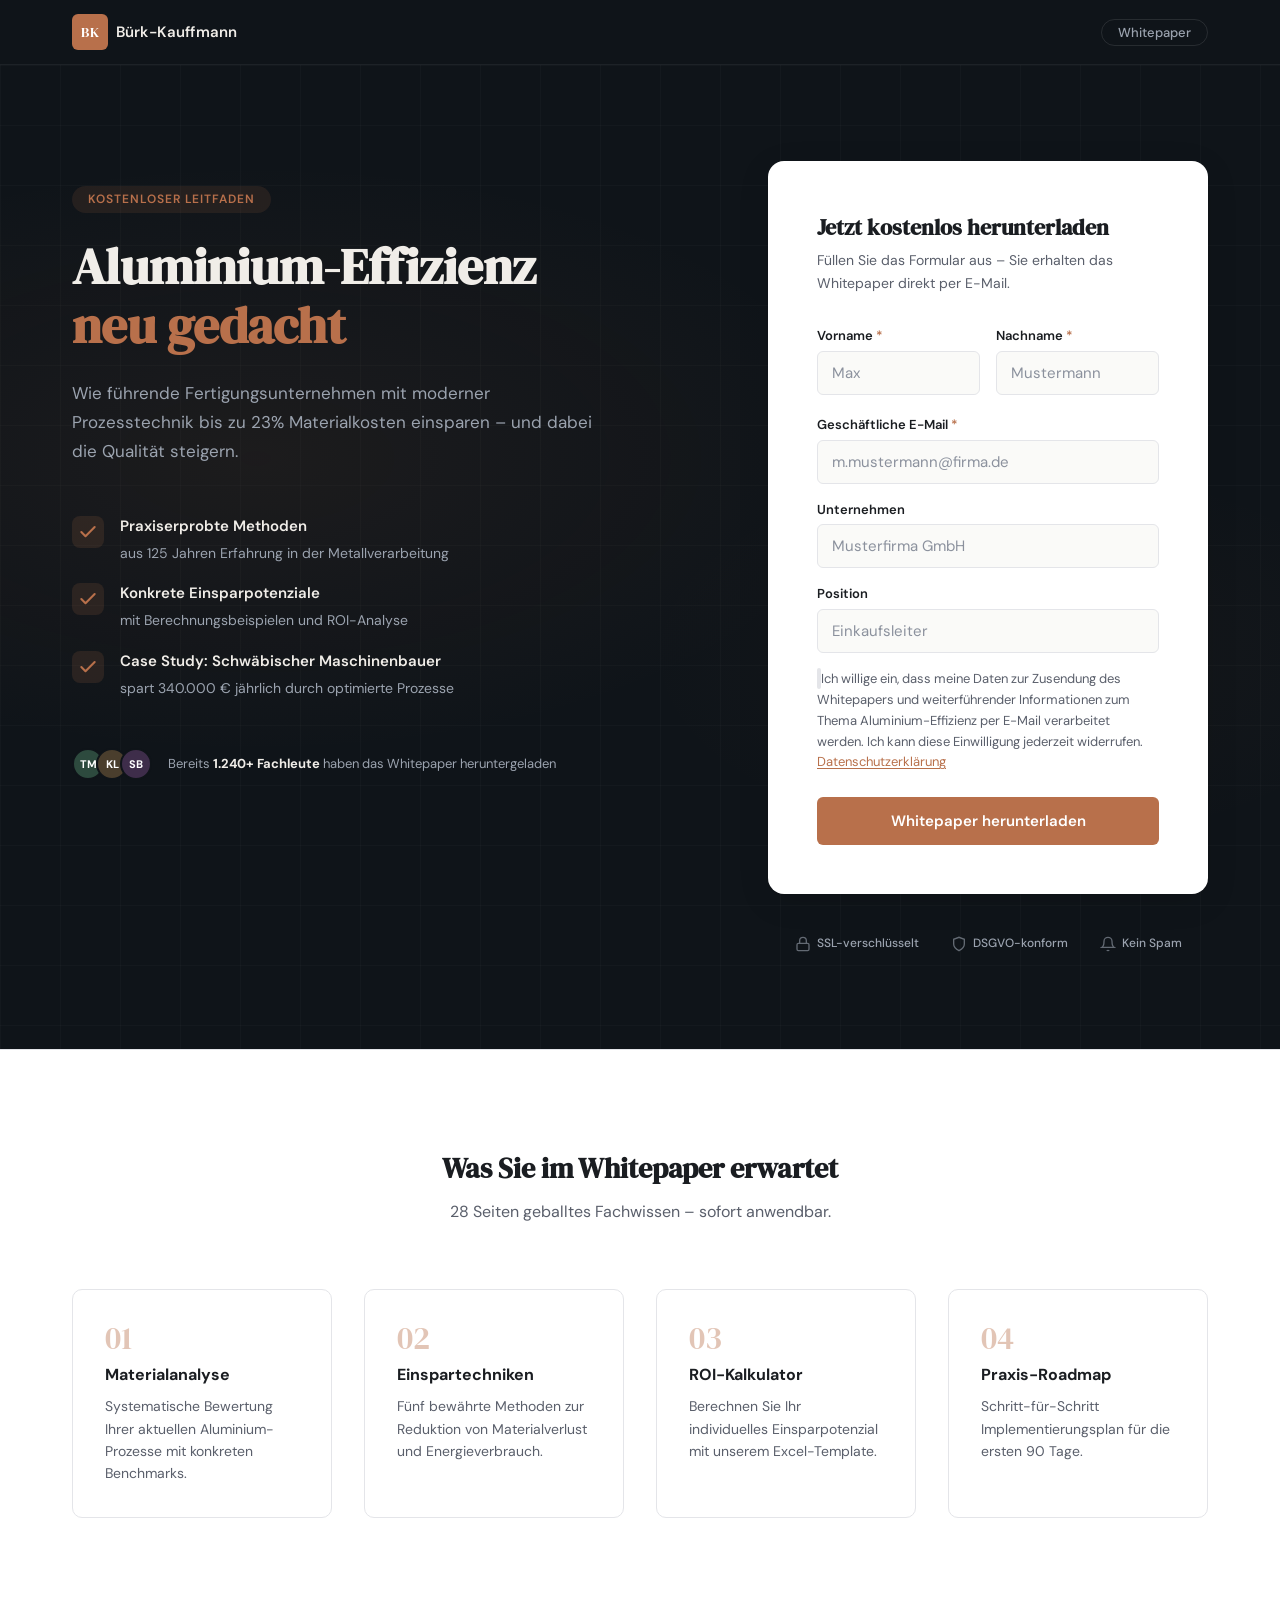
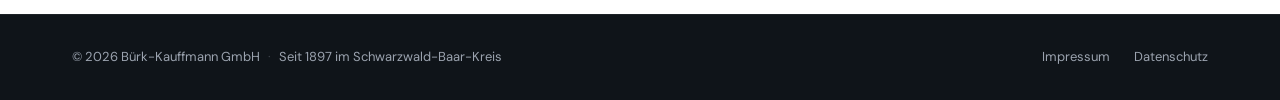
==== index.html @ 732329d1 "Initial release: B2B Whitepaper Landingpage mit Brevo-Integration Made-with: Cursor" ====
<!DOCTYPE html>
<html lang="de">
<head>
    <meta charset="UTF-8">
    <meta name="viewport" content="width=device-width, initial-scale=1.0">
    <meta name="description" content="Kostenloses Whitepaper: Aluminium-Effizienz in der modernen Fertigung. Jetzt herunterladen.">
    <meta name="robots" content="index, follow">
    <title>Whitepaper: Aluminium-Effizienz – Kostenlos herunterladen</title>

    <link rel="preconnect" href="https://fonts.googleapis.com">
    <link rel="preconnect" href="https://fonts.gstatic.com" crossorigin>
    <link href="https://fonts.googleapis.com/css2?family=DM+Sans:ital,opsz,wght@0,9..40,300;0,9..40,400;0,9..40,500;0,9..40,600;0,9..40,700;1,9..40,400&family=DM+Serif+Display&display=swap" rel="stylesheet">

    <link rel="stylesheet" href="css/landing.css">
</head>
<body>

    <header class="site-header">
        <div class="container header-inner">
            <div class="logo">
                <span class="logo-mark">BK</span>
                <span class="logo-text">Bürk-Kauffmann</span>
            </div>
            <nav class="header-nav">
                <span class="header-tag">Whitepaper</span>
            </nav>
        </div>
    </header>

    <main>
        <section class="hero">
            <div class="container hero-grid">

                <div class="hero-content">
                    <div class="hero-badge">Kostenloser Leitfaden</div>

                    <h1 class="hero-title">
                        Aluminium-Effizienz
                        <span class="title-accent">neu gedacht</span>
                    </h1>

                    <p class="hero-subtitle">
                        Wie führende Fertigungsunternehmen mit moderner Prozesstechnik
                        bis zu 23% Materialkosten einsparen – und dabei die Qualität steigern.
                    </p>

                    <div class="hero-benefits">
                        <div class="benefit-item">
                            <div class="benefit-icon">
                                <svg width="20" height="20" viewBox="0 0 24 24" fill="none" stroke="currentColor" stroke-width="2.5" stroke-linecap="round" stroke-linejoin="round"><polyline points="20 6 9 17 4 12"/></svg>
                            </div>
                            <div>
                                <strong>Praxiserprobte Methoden</strong>
                                <span>aus 125 Jahren Erfahrung in der Metallverarbeitung</span>
                            </div>
                        </div>
                        <div class="benefit-item">
                            <div class="benefit-icon">
                                <svg width="20" height="20" viewBox="0 0 24 24" fill="none" stroke="currentColor" stroke-width="2.5" stroke-linecap="round" stroke-linejoin="round"><polyline points="20 6 9 17 4 12"/></svg>
                            </div>
                            <div>
                                <strong>Konkrete Einsparpotenziale</strong>
                                <span>mit Berechnungsbeispielen und ROI-Analyse</span>
                            </div>
                        </div>
                        <div class="benefit-item">
                            <div class="benefit-icon">
                                <svg width="20" height="20" viewBox="0 0 24 24" fill="none" stroke="currentColor" stroke-width="2.5" stroke-linecap="round" stroke-linejoin="round"><polyline points="20 6 9 17 4 12"/></svg>
                            </div>
                            <div>
                                <strong>Case Study: Schwäbischer Maschinenbauer</strong>
                                <span>spart 340.000 € jährlich durch optimierte Prozesse</span>
                            </div>
                        </div>
                    </div>

                    <div class="social-proof">
                        <div class="proof-avatars">
                            <div class="avatar" style="background:#2D4A3E;">TM</div>
                            <div class="avatar" style="background:#4A3E2D;">KL</div>
                            <div class="avatar" style="background:#3E2D4A;">SB</div>
                        </div>
                        <p>Bereits <strong>1.240+ Fachleute</strong> haben das Whitepaper heruntergeladen</p>
                    </div>
                </div>

                <div class="hero-form-wrapper">
                    <div class="form-card" id="formCard">
                        <div class="form-header">
                            <h2>Jetzt kostenlos herunterladen</h2>
                            <p>Füllen Sie das Formular aus – Sie erhalten das Whitepaper direkt per E-Mail.</p>
                        </div>

                        <form id="leadForm" novalidate>
                            <div class="form-row">
                                <div class="form-group">
                                    <label for="firstName">Vorname <span class="required">*</span></label>
                                    <input type="text" id="firstName" name="first_name" required minlength="2" maxlength="100" autocomplete="given-name" placeholder="Max">
                                    <span class="field-error" id="firstNameError"></span>
                                </div>
                                <div class="form-group">
                                    <label for="lastName">Nachname <span class="required">*</span></label>
                                    <input type="text" id="lastName" name="last_name" required minlength="2" maxlength="100" autocomplete="family-name" placeholder="Mustermann">
                                    <span class="field-error" id="lastNameError"></span>
                                </div>
                            </div>

                            <div class="form-group">
                                <label for="email">Geschäftliche E-Mail <span class="required">*</span></label>
                                <input type="email" id="email" name="email" required autocomplete="email" placeholder="m.mustermann@firma.de">
                                <span class="field-error" id="emailError"></span>
                            </div>

                            <div class="form-group">
                                <label for="company">Unternehmen</label>
                                <input type="text" id="company" name="company" maxlength="200" autocomplete="organization" placeholder="Musterfirma GmbH">
                            </div>

                            <div class="form-group">
                                <label for="position">Position</label>
                                <input type="text" id="position" name="position" maxlength="200" autocomplete="organization-title" placeholder="Einkaufsleiter">
                            </div>

                            <!-- Honeypot -->
                            <div class="form-group" aria-hidden="true" style="position:absolute;left:-9999px;top:-9999px;height:0;overflow:hidden;opacity:0;">
                                <label for="website">Website</label>
                                <input type="text" id="website" name="website" tabindex="-1" autocomplete="off">
                            </div>

                            <div class="form-group consent-group">
                                <label class="checkbox-label">
                                    <input type="checkbox" id="gdprConsent" name="gdpr_consent" required>
                                    <span class="checkbox-custom"></span>
                                    <span class="consent-text" id="consentText">
                                        Ich willige ein, dass meine Daten zur Zusendung des Whitepapers
                                        und weiterführender Informationen zum Thema Aluminium-Effizienz
                                        per E-Mail verarbeitet werden. Ich kann diese Einwilligung jederzeit
                                        widerrufen. <a href="/datenschutz.html" target="_blank">Datenschutzerklärung</a>
                                    </span>
                                </label>
                                <span class="field-error" id="consentError"></span>
                            </div>

                            <button type="submit" class="submit-btn" id="submitBtn">
                                <span class="btn-text">Whitepaper herunterladen</span>
                                <span class="btn-loading" style="display:none;">
                                    <svg class="spinner" width="20" height="20" viewBox="0 0 24 24"><circle cx="12" cy="12" r="10" fill="none" stroke="currentColor" stroke-width="3" stroke-dasharray="42" stroke-dashoffset="12"/></svg>
                                    Wird gesendet…
                                </span>
                            </button>
                        </form>

                        <div class="success-message" id="successMessage" style="display:none;">
                            <div class="success-icon">
                                <svg width="48" height="48" viewBox="0 0 24 24" fill="none" stroke="currentColor" stroke-width="2" stroke-linecap="round" stroke-linejoin="round"><path d="M22 11.08V12a10 10 0 1 1-5.93-9.14"/><polyline points="22 4 12 14.01 9 11.01"/></svg>
                            </div>
                            <h3>Vielen Dank!</h3>
                            <p>Ihre Anfrage wurde erfolgreich verarbeitet. Sie erhalten das Whitepaper in Kürze per E-Mail.</p>
                            <p class="hint">Tipp: Prüfen Sie auch den Spam-Ordner.</p>
                        </div>

                        <div class="error-message" id="errorMessage" style="display:none;">
                            <p id="errorText"></p>
                        </div>
                    </div>

                    <div class="trust-signals">
                        <div class="trust-item">
                            <svg width="16" height="16" viewBox="0 0 24 24" fill="none" stroke="currentColor" stroke-width="2"><rect x="3" y="11" width="18" height="11" rx="2" ry="2"/><path d="M7 11V7a5 5 0 0 1 10 0v4"/></svg>
                            SSL-verschlüsselt
                        </div>
                        <div class="trust-item">
                            <svg width="16" height="16" viewBox="0 0 24 24" fill="none" stroke="currentColor" stroke-width="2"><path d="M12 22s8-4 8-10V5l-8-3-8 3v7c0 6 8 10 8 10z"/></svg>
                            DSGVO-konform
                        </div>
                        <div class="trust-item">
                            <svg width="16" height="16" viewBox="0 0 24 24" fill="none" stroke="currentColor" stroke-width="2"><path d="M18 8A6 6 0 0 0 6 8c0 7-3 9-3 9h18s-3-2-3-9"/><path d="M13.73 21a2 2 0 0 1-3.46 0"/></svg>
                            Kein Spam
                        </div>
                    </div>
                </div>
            </div>
        </section>

        <section class="content-section">
            <div class="container">
                <div class="content-header">
                    <h2>Was Sie im Whitepaper erwartet</h2>
                    <p>28 Seiten geballtes Fachwissen – sofort anwendbar.</p>
                </div>
                <div class="chapters-grid">
                    <div class="chapter-card">
                        <span class="chapter-num">01</span>
                        <h3>Materialanalyse</h3>
                        <p>Systematische Bewertung Ihrer aktuellen Aluminium-Prozesse mit konkreten Benchmarks.</p>
                    </div>
                    <div class="chapter-card">
                        <span class="chapter-num">02</span>
                        <h3>Einspartechniken</h3>
                        <p>Fünf bewährte Methoden zur Reduktion von Materialverlust und Energieverbrauch.</p>
                    </div>
                    <div class="chapter-card">
                        <span class="chapter-num">03</span>
                        <h3>ROI-Kalkulator</h3>
                        <p>Berechnen Sie Ihr individuelles Einsparpotenzial mit unserem Excel-Template.</p>
                    </div>
                    <div class="chapter-card">
                        <span class="chapter-num">04</span>
                        <h3>Praxis-Roadmap</h3>
                        <p>Schritt-für-Schritt Implementierungsplan für die ersten 90 Tage.</p>
                    </div>
                </div>
            </div>
        </section>
    </main>

    <footer class="site-footer">
        <div class="container footer-inner">
            <div class="footer-left">
                <span class="footer-company">© 2026 Bürk-Kauffmann GmbH</span>
                <span class="footer-divider">·</span>
                <span>Seit 1897 im Schwarzwald-Baar-Kreis</span>
            </div>
            <div class="footer-links">
                <a href="/impressum.html">Impressum</a>
                <a href="/datenschutz.html">Datenschutz</a>
            </div>
        </div>
    </footer>

    <script src="js/leadform.js"></script>

    <!-- Brevo Conversations Chatbot -->
    <script>
    (function(d, w, c) {
        w.BrevoConversationsID = '69a173bff9bed3281e0ba3ab';
        w[c] = w[c] || function() {
            (w[c].q = w[c].q || []).push(arguments);
        };
        var s = d.createElement('script');
        s.async = true;
        s.src = 'https://conversations-widget.brevo.com/brevo-conversations.js';
        if (d.head) d.head.appendChild(s);
    })(document, window, 'BrevoConversations');
    </script>
</body>
</html>
---- css/landing.css ----
/* ═══════════════════════════════════════════════════════════════
   B2B LEADGENERIERUNG – LANDING PAGE STYLES
   Ästhetik: Seriös, Vertrauen, Deutsche Ingenieursqualität
   Palette: Tiefes Anthrazit, warmes Kupfer, reines Weiß
   ═══════════════════════════════════════════════════════════════ */

/* ─── CSS CUSTOM PROPERTIES ─────────────────────────────────── */
:root {
    /* Farben */
    --clr-bg: #FAFAF8;
    --clr-surface: #FFFFFF;
    --clr-text: #1A1D21;
    --clr-text-muted: #5A5F6B;
    --clr-text-light: #8B919D;
    --clr-accent: #B8704B;
    --clr-accent-hover: #A35E3A;
    --clr-accent-soft: #F5EDE8;
    --clr-border: #E4E5E9;
    --clr-border-focus: #B8704B;
    --clr-success: #2D7A4F;
    --clr-success-bg: #E8F5ED;
    --clr-error: #C53030;
    --clr-error-bg: #FEF2F2;
    --clr-hero-bg: #0F1419;
    --clr-hero-text: #F0EDE8;
    --clr-hero-muted: #9BA3AF;

    /* Typografie */
    --font-display: 'DM Serif Display', Georgia, serif;
    --font-body: 'DM Sans', -apple-system, system-ui, sans-serif;

    /* Spacing */
    --space-xs: 0.25rem;
    --space-sm: 0.5rem;
    --space-md: 1rem;
    --space-lg: 1.5rem;
    --space-xl: 2rem;
    --space-2xl: 3rem;
    --space-3xl: 4rem;
    --space-4xl: 6rem;

    /* Radius */
    --radius-sm: 6px;
    --radius-md: 10px;
    --radius-lg: 16px;

    /* Schatten */
    --shadow-sm: 0 1px 3px rgba(0,0,0,0.06);
    --shadow-md: 0 4px 16px rgba(0,0,0,0.08);
    --shadow-lg: 0 12px 40px rgba(0,0,0,0.12);
    --shadow-card: 0 8px 32px rgba(0,0,0,0.10), 0 1px 3px rgba(0,0,0,0.06);

    /* Transitions */
    --ease: cubic-bezier(0.4, 0, 0.2, 1);
}

/* ─── RESET & BASE ──────────────────────────────────────────── */
*, *::before, *::after {
    box-sizing: border-box;
    margin: 0;
    padding: 0;
}

html {
    font-size: 16px;
    scroll-behavior: smooth;
    -webkit-font-smoothing: antialiased;
    -moz-osx-font-smoothing: grayscale;
}

body {
    font-family: var(--font-body);
    color: var(--clr-text);
    background: var(--clr-bg);
    line-height: 1.6;
    min-height: 100vh;
}

.container {
    width: 100%;
    max-width: 1200px;
    margin: 0 auto;
    padding: 0 var(--space-xl);
}

a {
    color: var(--clr-accent);
    text-decoration: none;
    transition: color 0.2s var(--ease);
}
a:hover { color: var(--clr-accent-hover); }

/* ─── HEADER ────────────────────────────────────────────────── */
.site-header {
    position: sticky;
    top: 0;
    z-index: 100;
    background: var(--clr-hero-bg);
    border-bottom: 1px solid rgba(255,255,255,0.06);
    backdrop-filter: blur(12px);
}

.header-inner {
    display: flex;
    align-items: center;
    justify-content: space-between;
    height: 64px;
}

.logo {
    display: flex;
    align-items: center;
    gap: var(--space-sm);
}

.logo-mark {
    display: inline-flex;
    align-items: center;
    justify-content: center;
    width: 36px;
    height: 36px;
    background: var(--clr-accent);
    color: white;
    font-family: var(--font-display);
    font-size: 0.875rem;
    border-radius: var(--radius-sm);
    letter-spacing: 0.5px;
}

.logo-text {
    color: var(--clr-hero-text);
    font-weight: 600;
    font-size: 0.9375rem;
    letter-spacing: 0.01em;
}

.header-tag {
    color: var(--clr-hero-muted);
    font-size: 0.8125rem;
    font-weight: 500;
    padding: var(--space-xs) var(--space-md);
    border: 1px solid rgba(255,255,255,0.1);
    border-radius: 100px;
}

/* ─── HERO SECTION ──────────────────────────────────────────── */
.hero {
    background: var(--clr-hero-bg);
    padding: var(--space-4xl) 0;
    position: relative;
    overflow: hidden;
}

/* Subtiles Hintergrund-Pattern */
.hero::before {
    content: '';
    position: absolute;
    inset: 0;
    background:
        radial-gradient(ellipse 80% 50% at 20% 40%, rgba(184,112,75,0.08) 0%, transparent 60%),
        radial-gradient(ellipse 60% 40% at 80% 60%, rgba(184,112,75,0.04) 0%, transparent 50%);
    pointer-events: none;
}

/* Feines Raster */
.hero::after {
    content: '';
    position: absolute;
    inset: 0;
    background-image:
        linear-gradient(rgba(255,255,255,0.02) 1px, transparent 1px),
        linear-gradient(90deg, rgba(255,255,255,0.02) 1px, transparent 1px);
    background-size: 60px 60px;
    pointer-events: none;
}

.hero-grid {
    display: grid;
    grid-template-columns: 1fr 440px;
    gap: var(--space-3xl);
    align-items: start;
    position: relative;
    z-index: 1;
}

/* ─── HERO CONTENT (Links) ──────────────────────────────────── */
.hero-content {
    padding-top: var(--space-lg);
}

.hero-badge {
    display: inline-block;
    font-size: 0.75rem;
    font-weight: 600;
    letter-spacing: 0.08em;
    text-transform: uppercase;
    color: var(--clr-accent);
    background: rgba(184,112,75,0.12);
    padding: var(--space-xs) var(--space-md);
    border-radius: 100px;
    margin-bottom: var(--space-lg);
    animation: fadeInUp 0.6s var(--ease) both;
}

.hero-title {
    font-family: var(--font-display);
    font-size: clamp(2.25rem, 4vw, 3.25rem);
    color: var(--clr-hero-text);
    line-height: 1.15;
    margin-bottom: var(--space-lg);
    animation: fadeInUp 0.6s var(--ease) 0.1s both;
}

.title-accent {
    display: block;
    color: var(--clr-accent);
}

.hero-subtitle {
    font-size: 1.0625rem;
    color: var(--clr-hero-muted);
    line-height: 1.7;
    max-width: 540px;
    margin-bottom: var(--space-2xl);
    animation: fadeInUp 0.6s var(--ease) 0.2s both;
}

/* ─── BENEFITS ──────────────────────────────────────────────── */
.hero-benefits {
    display: flex;
    flex-direction: column;
    gap: var(--space-md);
    margin-bottom: var(--space-2xl);
    animation: fadeInUp 0.6s var(--ease) 0.3s both;
}

.benefit-item {
    display: flex;
    align-items: flex-start;
    gap: var(--space-md);
}

.benefit-icon {
    flex-shrink: 0;
    display: flex;
    align-items: center;
    justify-content: center;
    width: 32px;
    height: 32px;
    background: rgba(184,112,75,0.15);
    color: var(--clr-accent);
    border-radius: 8px;
    margin-top: 2px;
}

.benefit-item strong {
    display: block;
    color: var(--clr-hero-text);
    font-size: 0.9375rem;
    font-weight: 600;
    margin-bottom: 2px;
}

.benefit-item span {
    color: var(--clr-hero-muted);
    font-size: 0.875rem;
}

/* ─── SOCIAL PROOF ──────────────────────────────────────────── */
.social-proof {
    display: flex;
    align-items: center;
    gap: var(--space-md);
    animation: fadeInUp 0.6s var(--ease) 0.4s both;
}

.proof-avatars {
    display: flex;
}

.avatar {
    width: 32px;
    height: 32px;
    border-radius: 50%;
    color: white;
    font-size: 0.6875rem;
    font-weight: 700;
    display: flex;
    align-items: center;
    justify-content: center;
    border: 2px solid var(--clr-hero-bg);
    margin-left: -8px;
}
.avatar:first-child { margin-left: 0; }

.social-proof p {
    color: var(--clr-hero-muted);
    font-size: 0.8125rem;
}
.social-proof strong {
    color: var(--clr-hero-text);
}

/* ─── FORM CARD (Rechts) ────────────────────────────────────── */
.hero-form-wrapper {
    animation: fadeInUp 0.6s var(--ease) 0.2s both;
}

.form-card {
    background: var(--clr-surface);
    border-radius: var(--radius-lg);
    padding: var(--space-2xl);
    box-shadow: var(--shadow-card);
    border: 1px solid rgba(255,255,255,0.08);
}

.form-header {
    margin-bottom: var(--space-xl);
}

.form-header h2 {
    font-family: var(--font-display);
    font-size: 1.375rem;
    color: var(--clr-text);
    margin-bottom: var(--space-xs);
}

.form-header p {
    color: var(--clr-text-muted);
    font-size: 0.875rem;
}

/* ─── FORM FIELDS ───────────────────────────────────────────── */
.form-row {
    display: grid;
    grid-template-columns: 1fr 1fr;
    gap: var(--space-md);
}

.form-group {
    margin-bottom: var(--space-md);
}

.form-group label {
    display: block;
    font-size: 0.8125rem;
    font-weight: 600;
    color: var(--clr-text);
    margin-bottom: var(--space-xs);
}

.required { color: var(--clr-accent); }

.form-group input[type="text"],
.form-group input[type="email"] {
    width: 100%;
    padding: 0.6875rem 0.875rem;
    font-family: var(--font-body);
    font-size: 0.9375rem;
    color: var(--clr-text);
    background: var(--clr-bg);
    border: 1.5px solid var(--clr-border);
    border-radius: var(--radius-sm);
    outline: none;
    transition: border-color 0.2s var(--ease), box-shadow 0.2s var(--ease);
}

.form-group input::placeholder {
    color: var(--clr-text-light);
}

.form-group input:focus {
    border-color: var(--clr-border-focus);
    box-shadow: 0 0 0 3px rgba(184,112,75,0.12);
}

.form-group input.invalid {
    border-color: var(--clr-error);
    box-shadow: 0 0 0 3px rgba(197,48,48,0.08);
}

.field-error {
    display: block;
    font-size: 0.75rem;
    color: var(--clr-error);
    margin-top: var(--space-xs);
    min-height: 0;
    transition: all 0.2s var(--ease);
}

/* ─── CONSENT CHECKBOX ──────────────────────────────────────── */
.consent-group {
    margin-top: var(--space-sm);
    margin-bottom: var(--space-lg);
}

.checkbox-label {
    display: flex;
    align-items: flex-start;
    gap: var(--space-sm);
    cursor: pointer;
    font-size: 0.8125rem !important;
    font-weight: 400 !important;
}

.checkbox-label input[type="checkbox"] {
    position: absolute;
    opacity: 0;
    width: 0;
    height: 0;
}

.checkbox-custom {
    flex-shrink: 0;
    width: 18px;
    height: 18px;
    border: 2px solid var(--clr-border);
    border-radius: 4px;
    margin-top: 1px;
    transition: all 0.2s var(--ease);
    position: relative;
}

.checkbox-label input:checked + .checkbox-custom {
    background: var(--clr-accent);
    border-color: var(--clr-accent);
}

.checkbox-label input:checked + .checkbox-custom::after {
    content: '';
    position: absolute;
    top: 2px;
    left: 5px;
    width: 5px;
    height: 9px;
    border: solid white;
    border-width: 0 2px 2px 0;
    transform: rotate(45deg);
}

.consent-text {
    color: var(--clr-text-muted);
    line-height: 1.5;
}

.consent-text a {
    text-decoration: underline;
    text-underline-offset: 2px;
}

/* ─── SUBMIT BUTTON ─────────────────────────────────────────── */
.submit-btn {
    width: 100%;
    padding: 0.875rem;
    font-family: var(--font-body);
    font-size: 0.9375rem;
    font-weight: 600;
    color: white;
    background: var(--clr-accent);
    border: none;
    border-radius: var(--radius-sm);
    cursor: pointer;
    transition: all 0.25s var(--ease);
    display: flex;
    align-items: center;
    justify-content: center;
    gap: var(--space-sm);
}

.submit-btn:hover {
    background: var(--clr-accent-hover);
    transform: translateY(-1px);
    box-shadow: 0 4px 12px rgba(184,112,75,0.3);
}

.submit-btn:active {
    transform: translateY(0);
}

.submit-btn:disabled {
    opacity: 0.6;
    cursor: not-allowed;
    transform: none;
}

.spinner {
    animation: spin 1s linear infinite;
}

@keyframes spin {
    from { transform: rotate(0deg); }
    to { transform: rotate(360deg); }
}

/* ─── SUCCESS / ERROR MESSAGES ──────────────────────────────── */
.success-message {
    text-align: center;
    padding: var(--space-xl) 0;
}

.success-icon {
    color: var(--clr-success);
    margin-bottom: var(--space-md);
}

.success-message h3 {
    font-family: var(--font-display);
    font-size: 1.375rem;
    margin-bottom: var(--space-sm);
}

.success-message p {
    color: var(--clr-text-muted);
    font-size: 0.9375rem;
    line-height: 1.6;
}

.success-message .hint {
    font-size: 0.8125rem;
    color: var(--clr-text-light);
    margin-top: var(--space-md);
    padding-top: var(--space-md);
    border-top: 1px solid var(--clr-border);
}

.error-message {
    padding: var(--space-md);
    background: var(--clr-error-bg);
    border: 1px solid rgba(197,48,48,0.15);
    border-radius: var(--radius-sm);
    margin-top: var(--space-md);
}

.error-message p {
    color: var(--clr-error);
    font-size: 0.875rem;
}

/* ─── TRUST SIGNALS ─────────────────────────────────────────── */
.trust-signals {
    display: flex;
    justify-content: center;
    gap: var(--space-xl);
    margin-top: var(--space-lg);
    padding-top: var(--space-md);
}

.trust-item {
    display: flex;
    align-items: center;
    gap: 6px;
    font-size: 0.75rem;
    color: var(--clr-hero-muted);
    font-weight: 500;
}

.trust-item svg {
    opacity: 0.6;
}

/* ─── CONTENT SECTION ───────────────────────────────────────── */
.content-section {
    padding: var(--space-4xl) 0;
    background: var(--clr-surface);
    border-top: 1px solid var(--clr-border);
}

.content-header {
    text-align: center;
    margin-bottom: var(--space-3xl);
}

.content-header h2 {
    font-family: var(--font-display);
    font-size: 1.75rem;
    margin-bottom: var(--space-sm);
}

.content-header p {
    color: var(--clr-text-muted);
    font-size: 1rem;
}

.chapters-grid {
    display: grid;
    grid-template-columns: repeat(4, 1fr);
    gap: var(--space-xl);
}

.chapter-card {
    padding: var(--space-xl);
    border: 1px solid var(--clr-border);
    border-radius: var(--radius-md);
    transition: all 0.3s var(--ease);
}

.chapter-card:hover {
    border-color: var(--clr-accent);
    box-shadow: var(--shadow-md);
    transform: translateY(-2px);
}

.chapter-num {
    display: inline-block;
    font-family: var(--font-display);
    font-size: 2rem;
    color: var(--clr-accent);
    opacity: 0.4;
    margin-bottom: var(--space-sm);
    line-height: 1;
}

.chapter-card h3 {
    font-size: 1rem;
    font-weight: 700;
    margin-bottom: var(--space-sm);
}

.chapter-card p {
    font-size: 0.875rem;
    color: var(--clr-text-muted);
    line-height: 1.6;
}

/* ─── FOOTER ────────────────────────────────────────────────── */
.site-footer {
    background: var(--clr-hero-bg);
    border-top: 1px solid rgba(255,255,255,0.06);
    padding: var(--space-xl) 0;
}

.footer-inner {
    display: flex;
    align-items: center;
    justify-content: space-between;
}

.footer-left {
    display: flex;
    align-items: center;
    gap: var(--space-sm);
    font-size: 0.8125rem;
    color: var(--clr-hero-muted);
}

.footer-divider { opacity: 0.3; }

.footer-links {
    display: flex;
    gap: var(--space-lg);
}

.footer-links a {
    font-size: 0.8125rem;
    color: var(--clr-hero-muted);
    transition: color 0.2s var(--ease);
}
.footer-links a:hover { color: var(--clr-hero-text); }

/* ─── ANIMATIONS ────────────────────────────────────────────── */
@keyframes fadeInUp {
    from {
        opacity: 0;
        transform: translateY(20px);
    }
    to {
        opacity: 1;
        transform: translateY(0);
    }
}

/* ─── RESPONSIVE ────────────────────────────────────────────── */
@media (max-width: 1024px) {
    .hero-grid {
        grid-template-columns: 1fr;
        gap: var(--space-2xl);
    }
    .hero-content {
        padding-top: 0;
        text-align: center;
    }
    .hero-subtitle { margin: 0 auto var(--space-2xl); }
    .hero-benefits { align-items: center; }
    .benefit-item { text-align: left; }
    .social-proof { justify-content: center; }
    .hero-form-wrapper { max-width: 500px; margin: 0 auto; }
    .chapters-grid { grid-template-columns: repeat(2, 1fr); }
}

@media (max-width: 640px) {
    .container { padding: 0 var(--space-md); }
    .hero { padding: var(--space-2xl) 0; }
    .form-row { grid-template-columns: 1fr; }
    .form-card { padding: var(--space-xl); }
    .chapters-grid { grid-template-columns: 1fr; }
    .trust-signals { flex-direction: column; align-items: center; gap: var(--space-sm); }
    .footer-inner { flex-direction: column; gap: var(--space-md); text-align: center; }
    .footer-left { flex-direction: column; }
}
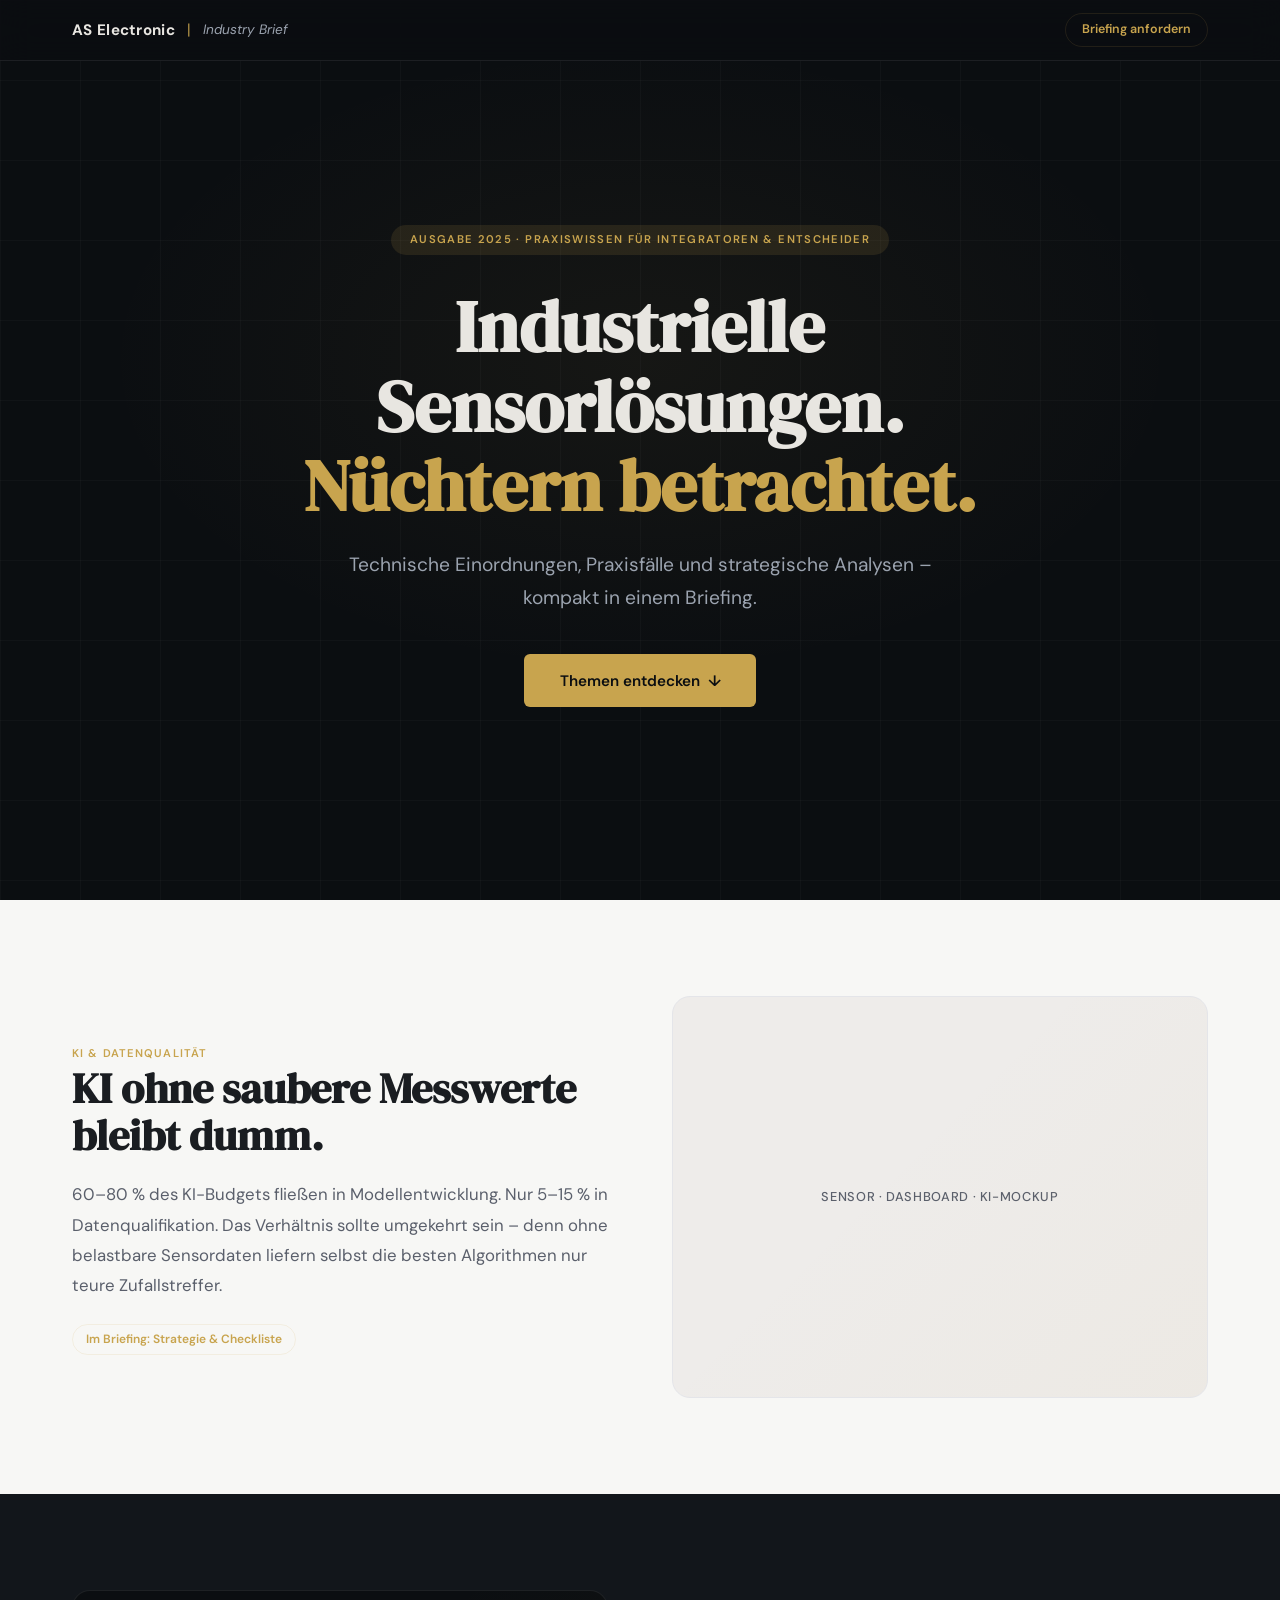
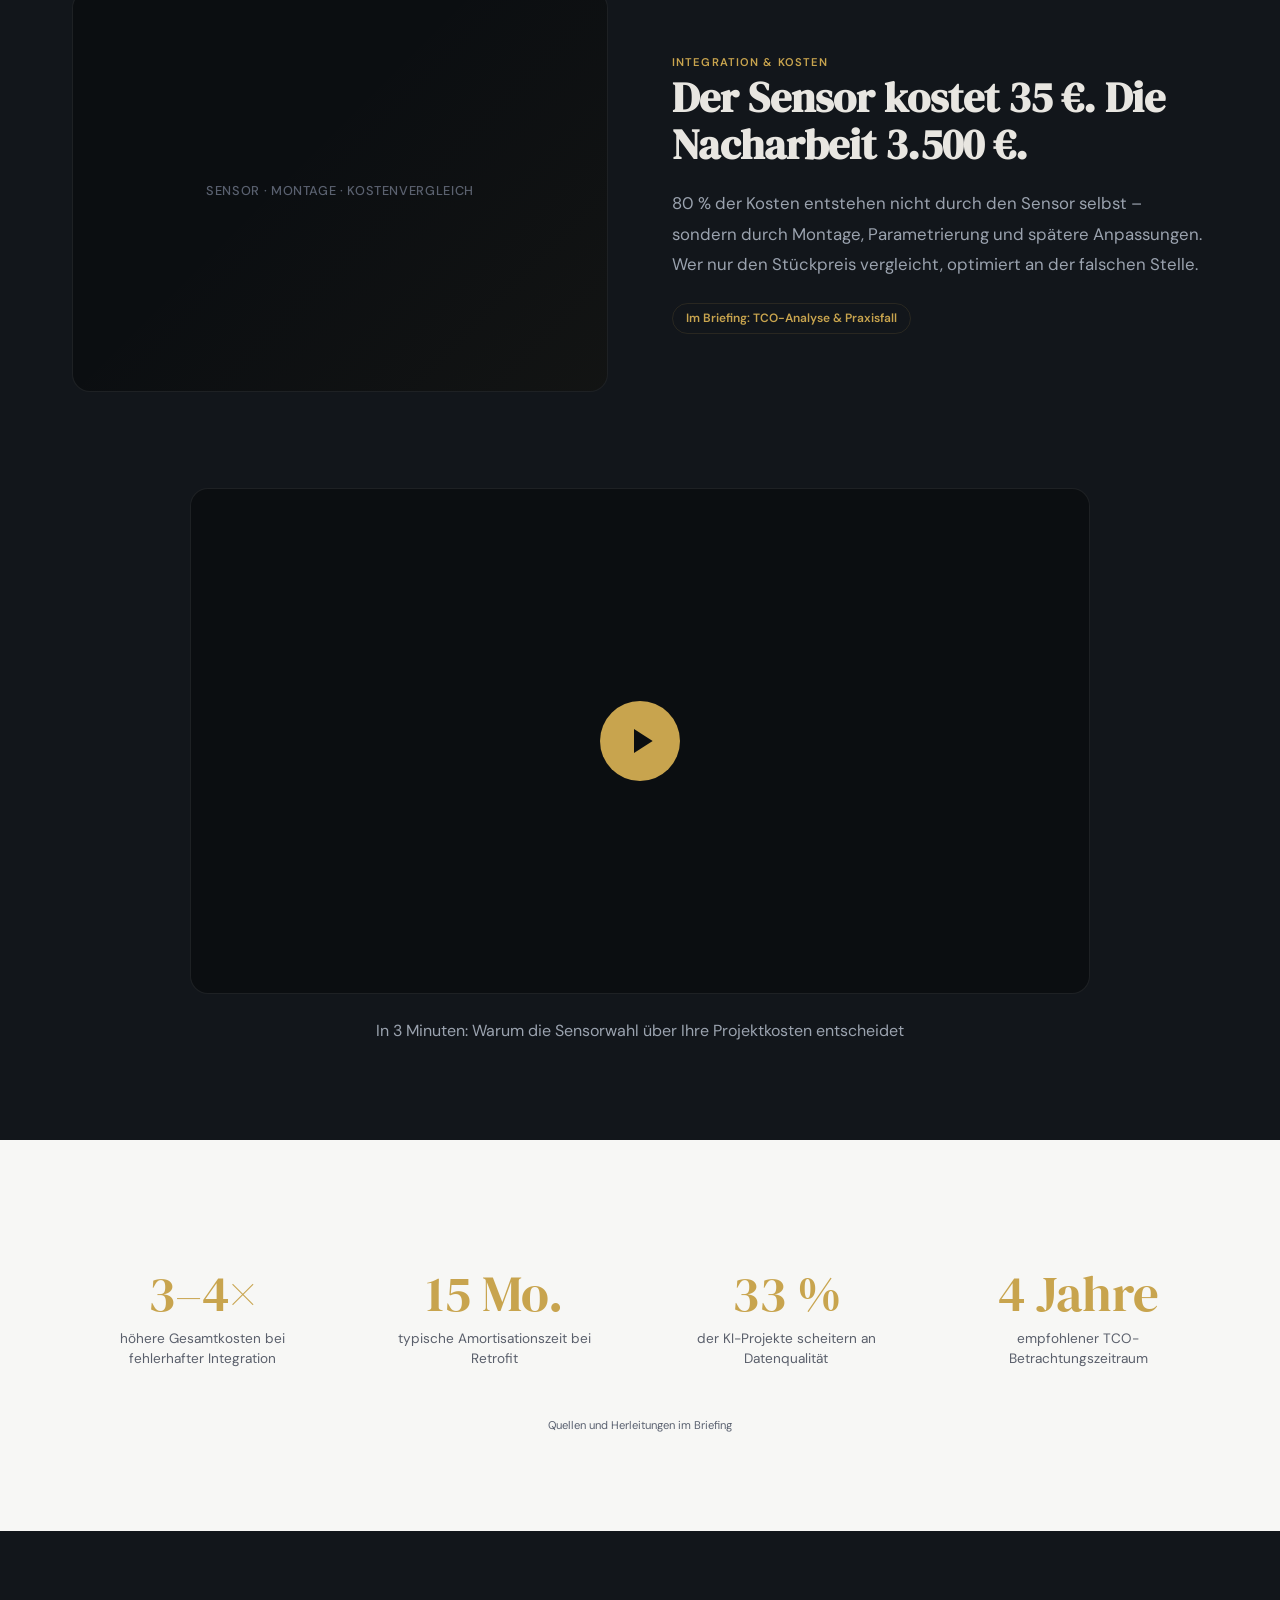
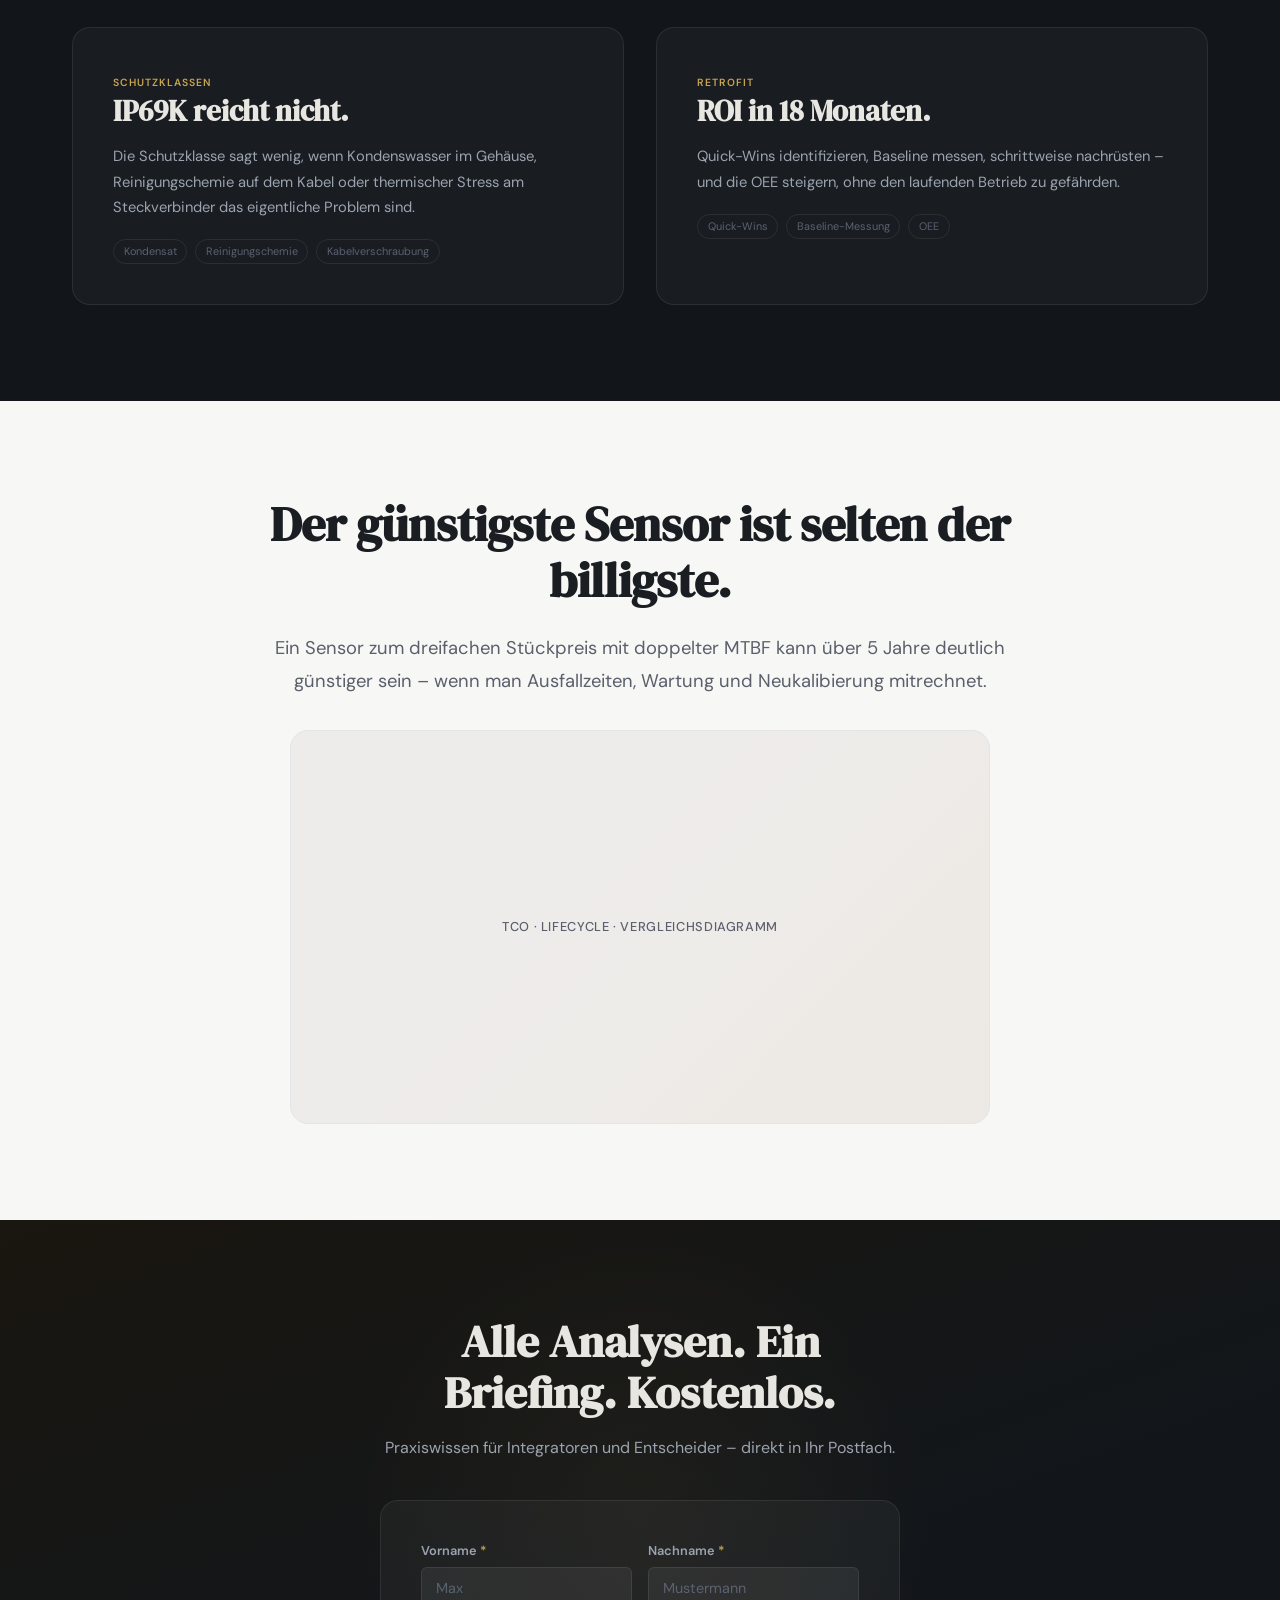
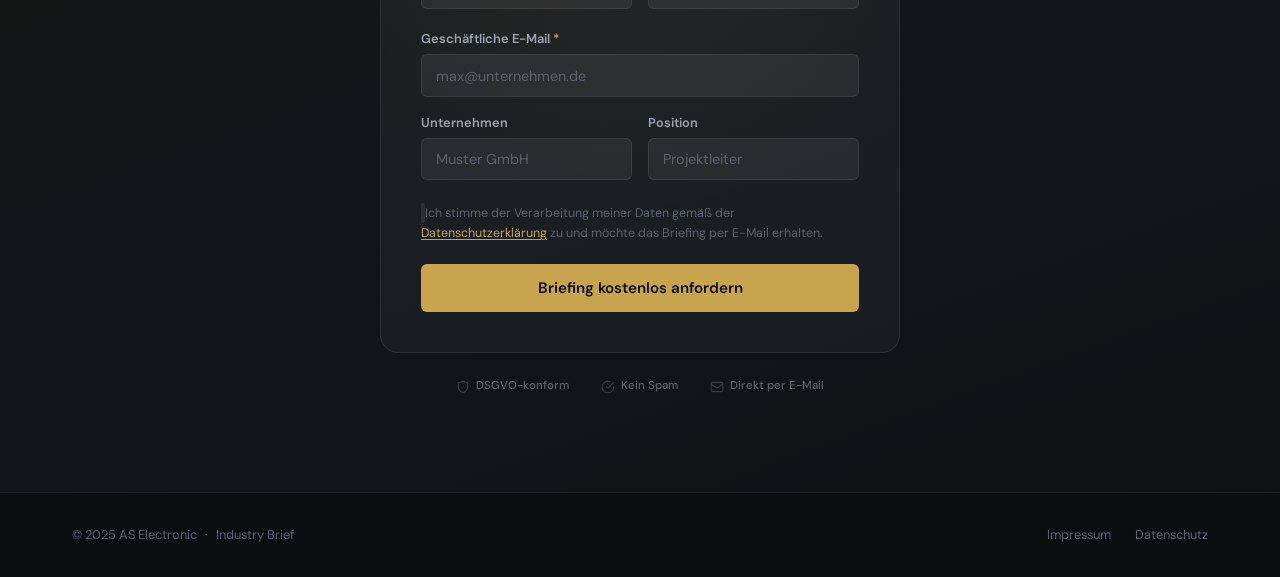
==== commit 13e7f933: "Komplettes Redesign: AS Electronic Industry Brief Landingpage - 9-Section Long-Form Layout mit dunkl" ====
--- a/index.html
+++ b/index.html
@@ -3,245 +3,340 @@
 <head>
     <meta charset="UTF-8">
     <meta name="viewport" content="width=device-width, initial-scale=1.0">
-    <meta name="description" content="Kostenloses Whitepaper: Aluminium-Effizienz in der modernen Fertigung. Jetzt herunterladen.">
-    <meta name="robots" content="index, follow">
-    <title>Whitepaper: Aluminium-Effizienz – Kostenlos herunterladen</title>
+    <title>AS Electronic | Industry Brief – Praxiswissen für industrielle Sensorlösungen</title>
+    <meta name="description" content="Technische Einordnungen, Praxisfälle und strategische Analysen zu industriellen Sensorlösungen – kompakt in einem Briefing.">
 
     <link rel="preconnect" href="https://fonts.googleapis.com">
     <link rel="preconnect" href="https://fonts.gstatic.com" crossorigin>
-    <link href="https://fonts.googleapis.com/css2?family=DM+Sans:ital,opsz,wght@0,9..40,300;0,9..40,400;0,9..40,500;0,9..40,600;0,9..40,700;1,9..40,400&family=DM+Serif+Display&display=swap" rel="stylesheet">
-
+    <link href="https://fonts.googleapis.com/css2?family=DM+Sans:ital,wght@0,400;0,500;0,600;0,700;1,400&family=DM+Serif+Display&display=swap" rel="stylesheet">
     <link rel="stylesheet" href="css/landing.css">
 </head>
 <body>
 
-    <header class="site-header">
-        <div class="container header-inner">
-            <div class="logo">
-                <span class="logo-mark">BK</span>
-                <span class="logo-text">Bürk-Kauffmann</span>
-            </div>
-            <nav class="header-nav">
-                <span class="header-tag">Whitepaper</span>
-            </nav>
-        </div>
-    </header>
-
-    <main>
-        <section class="hero">
-            <div class="container hero-grid">
-
-                <div class="hero-content">
-                    <div class="hero-badge">Kostenloser Leitfaden</div>
-
-                    <h1 class="hero-title">
-                        Aluminium-Effizienz
-                        <span class="title-accent">neu gedacht</span>
-                    </h1>
-
-                    <p class="hero-subtitle">
-                        Wie führende Fertigungsunternehmen mit moderner Prozesstechnik
-                        bis zu 23% Materialkosten einsparen – und dabei die Qualität steigern.
-                    </p>
-
-                    <div class="hero-benefits">
-                        <div class="benefit-item">
-                            <div class="benefit-icon">
-                                <svg width="20" height="20" viewBox="0 0 24 24" fill="none" stroke="currentColor" stroke-width="2.5" stroke-linecap="round" stroke-linejoin="round"><polyline points="20 6 9 17 4 12"/></svg>
-                            </div>
-                            <div>
-                                <strong>Praxiserprobte Methoden</strong>
-                                <span>aus 125 Jahren Erfahrung in der Metallverarbeitung</span>
-                            </div>
+<!-- ════════════════════════════════════════════════════════════
+     HEADER
+     ════════════════════════════════════════════════════════════ -->
+<header class="site-header">
+    <div class="container header-inner">
+        <a href="#" class="logo">
+            <span class="logo-mark">AS Electronic</span>
+            <span class="logo-sep">|</span>
+            <span class="logo-sub">Industry Brief</span>
+        </a>
+        <a href="#download" class="header-cta">Briefing anfordern</a>
+    </div>
+</header>
+
+<!-- ════════════════════════════════════════════════════════════
+     1. HERO
+     ════════════════════════════════════════════════════════════ -->
+<section class="hero" id="hero">
+    <div class="hero-inner">
+        <span class="hero-badge" data-animate="fadeUp">Ausgabe 2025 · Praxiswissen für Integratoren &amp; Entscheider</span>
+        <h1 class="hero-title" data-animate="fadeUp" style="transition-delay:.1s">
+            Industrielle Sensorlösungen.<br>
+            <span class="accent">Nüchtern betrachtet.</span>
+        </h1>
+        <p class="hero-subtitle" data-animate="fadeUp" style="transition-delay:.2s">
+            Technische Einordnungen, Praxisfälle und strategische Analysen –
+            kompakt in einem Briefing.
+        </p>
+        <a href="#ki-daten" class="btn-hero" data-animate="fadeUp" style="transition-delay:.3s">
+            Themen entdecken
+            <span class="arrow">↓</span>
+        </a>
+    </div>
+</section>
+
+<!-- ════════════════════════════════════════════════════════════
+     2. KI & DATENQUALITÄT
+     ════════════════════════════════════════════════════════════ -->
+<section class="section-light" id="ki-daten">
+    <div class="container">
+        <div class="teaser-grid">
+            <div class="teaser-text" data-animate="slideLeft">
+                <span class="teaser-label">KI &amp; Datenqualität</span>
+                <h2 class="teaser-headline">KI ohne saubere Messwerte bleibt dumm.</h2>
+                <p class="teaser-body">
+                    60–80 % des KI-Budgets fließen in Modellentwicklung.
+                    Nur 5–15 % in Datenqualifikation. Das Verhältnis sollte
+                    umgekehrt sein – denn ohne belastbare Sensordaten liefern
+                    selbst die besten Algorithmen nur teure Zufallstreffer.
+                </p>
+                <span class="teaser-tag">Im Briefing: Strategie &amp; Checkliste</span>
+            </div>
+            <div class="teaser-visual" data-animate="slideRight">
+                <div class="img-placeholder">Sensor · Dashboard · KI-Mockup</div>
+            </div>
+        </div>
+    </div>
+</section>
+
+<!-- ════════════════════════════════════════════════════════════
+     3. INTEGRATION & KOSTEN
+     ════════════════════════════════════════════════════════════ -->
+<section class="section-dark" id="integration">
+    <div class="container">
+        <div class="teaser-grid reverse">
+            <div class="teaser-text" data-animate="slideRight">
+                <span class="teaser-label">Integration &amp; Kosten</span>
+                <h2 class="teaser-headline">Der Sensor kostet 35 €. Die Nacharbeit 3.500 €.</h2>
+                <p class="teaser-body">
+                    80 % der Kosten entstehen nicht durch den Sensor selbst –
+                    sondern durch Montage, Parametrierung und spätere
+                    Anpassungen. Wer nur den Stückpreis vergleicht,
+                    optimiert an der falschen Stelle.
+                </p>
+                <span class="teaser-tag">Im Briefing: TCO-Analyse &amp; Praxisfall</span>
+            </div>
+            <div class="teaser-visual" data-animate="slideLeft">
+                <div class="img-placeholder">Sensor · Montage · Kostenvergleich</div>
+            </div>
+        </div>
+    </div>
+</section>
+
+<!-- ════════════════════════════════════════════════════════════
+     4. VIDEO
+     ════════════════════════════════════════════════════════════ -->
+<section class="section-dark" style="padding-top:0;">
+    <div class="container">
+        <div class="video-wrapper" data-animate="scaleIn">
+            <div class="video-placeholder">
+                <div class="play-btn">
+                    <svg width="32" height="32" viewBox="0 0 24 24" fill="#0B0E11" stroke="none">
+                        <polygon points="6,3 20,12 6,21"/>
+                    </svg>
+                </div>
+            </div>
+            <p class="video-caption">In 3 Minuten: Warum die Sensorwahl über Ihre Projektkosten entscheidet</p>
+        </div>
+    </div>
+</section>
+
+<!-- ════════════════════════════════════════════════════════════
+     5. ZAHLEN
+     ════════════════════════════════════════════════════════════ -->
+<section class="section-light" id="zahlen">
+    <div class="container">
+        <div class="stats-grid">
+            <div class="stat-card" data-animate="fadeUp">
+                <div class="stat-number" data-count-to="5" data-count-prefix="3–" data-count-suffix="×">0×</div>
+                <p class="stat-label">höhere Gesamtkosten bei fehlerhafter Integration</p>
+            </div>
+            <div class="stat-card" data-animate="fadeUp" style="transition-delay:.1s">
+                <div class="stat-number" data-count-to="18" data-count-suffix=" Mo.">0 Mo.</div>
+                <p class="stat-label">typische Amortisationszeit bei Retrofit</p>
+            </div>
+            <div class="stat-card" data-animate="fadeUp" style="transition-delay:.2s">
+                <div class="stat-number" data-count-to="40" data-count-suffix=" %">0 %</div>
+                <p class="stat-label">der KI-Projekte scheitern an Datenqualität</p>
+            </div>
+            <div class="stat-card" data-animate="fadeUp" style="transition-delay:.3s">
+                <div class="stat-number" data-count-to="5" data-count-suffix=" Jahre">0 Jahre</div>
+                <p class="stat-label">empfohlener TCO-Betrachtungszeitraum</p>
+            </div>
+        </div>
+        <p class="stat-footnote">Quellen und Herleitungen im Briefing</p>
+    </div>
+</section>
+
+<!-- ════════════════════════════════════════════════════════════
+     6. ZWEI TEASER – IP69K & RETROFIT
+     ════════════════════════════════════════════════════════════ -->
+<section class="section-dark" id="praxis">
+    <div class="container">
+        <div class="dual-grid">
+            <div class="dual-card" data-animate="slideLeft">
+                <span class="dual-card-label">Schutzklassen</span>
+                <h3 class="dual-card-title">IP69K reicht nicht.</h3>
+                <p class="dual-card-body">
+                    Die Schutzklasse sagt wenig, wenn Kondenswasser im Gehäuse, 
+                    Reinigungschemie auf dem Kabel oder thermischer Stress am 
+                    Steckverbinder das eigentliche Problem sind.
+                </p>
+                <div class="dual-card-tags">
+                    <span>Kondensat</span>
+                    <span>Reinigungschemie</span>
+                    <span>Kabelverschraubung</span>
+                </div>
+            </div>
+            <div class="dual-card" data-animate="slideRight">
+                <span class="dual-card-label">Retrofit</span>
+                <h3 class="dual-card-title">ROI in 18 Monaten.</h3>
+                <p class="dual-card-body">
+                    Quick-Wins identifizieren, Baseline messen, schrittweise 
+                    nachrüsten – und die OEE steigern, ohne den laufenden 
+                    Betrieb zu gefährden.
+                </p>
+                <div class="dual-card-tags">
+                    <span>Quick-Wins</span>
+                    <span>Baseline-Messung</span>
+                    <span>OEE</span>
+                </div>
+            </div>
+        </div>
+    </div>
+</section>
+
+<!-- ════════════════════════════════════════════════════════════
+     7. LIFECYCLE-KOSTEN
+     ════════════════════════════════════════════════════════════ -->
+<section class="section-light" id="lifecycle">
+    <div class="container">
+        <div class="quote-section" data-animate="fadeUp">
+            <h2 class="quote-headline">Der günstigste Sensor ist selten der billigste.</h2>
+            <p class="quote-body">
+                Ein Sensor zum dreifachen Stückpreis mit doppelter MTBF kann über 
+                5 Jahre deutlich günstiger sein – wenn man Ausfallzeiten, Wartung 
+                und Neukalibierung mitrechnet.
+            </p>
+        </div>
+        <div class="img-placeholder" data-animate="scaleIn" style="max-width:700px;margin:2rem auto 0;aspect-ratio:16/9;">
+            TCO · Lifecycle · Vergleichsdiagramm
+        </div>
+    </div>
+</section>
+
+<!-- ════════════════════════════════════════════════════════════
+     8. DOWNLOAD / CTA
+     ════════════════════════════════════════════════════════════ -->
+<section class="cta-section" id="download">
+    <div class="container">
+        <div class="cta-inner" data-animate="fadeUp">
+            <h2 class="cta-headline">Alle Analysen. Ein Briefing. Kostenlos.</h2>
+            <p class="cta-sub">
+                Praxiswissen für Integratoren und Entscheider –
+                direkt in Ihr Postfach.
+            </p>
+
+            <div class="form-card">
+                <form id="leadForm" novalidate>
+                    <div class="form-row">
+                        <div class="form-group">
+                            <label for="firstName">Vorname <span class="required">*</span></label>
+                            <input type="text" id="firstName" name="firstName" placeholder="Max" required autocomplete="given-name">
+                            <span class="field-error" id="firstNameError"></span>
                         </div>
-                        <div class="benefit-item">
-                            <div class="benefit-icon">
-                                <svg width="20" height="20" viewBox="0 0 24 24" fill="none" stroke="currentColor" stroke-width="2.5" stroke-linecap="round" stroke-linejoin="round"><polyline points="20 6 9 17 4 12"/></svg>
-                            </div>
-                            <div>
-                                <strong>Konkrete Einsparpotenziale</strong>
-                                <span>mit Berechnungsbeispielen und ROI-Analyse</span>
-                            </div>
+                        <div class="form-group">
+                            <label for="lastName">Nachname <span class="required">*</span></label>
+                            <input type="text" id="lastName" name="lastName" placeholder="Mustermann" required autocomplete="family-name">
+                            <span class="field-error" id="lastNameError"></span>
                         </div>
-                        <div class="benefit-item">
-                            <div class="benefit-icon">
-                                <svg width="20" height="20" viewBox="0 0 24 24" fill="none" stroke="currentColor" stroke-width="2.5" stroke-linecap="round" stroke-linejoin="round"><polyline points="20 6 9 17 4 12"/></svg>
-                            </div>
-                            <div>
-                                <strong>Case Study: Schwäbischer Maschinenbauer</strong>
-                                <span>spart 340.000 € jährlich durch optimierte Prozesse</span>
-                            </div>
+                    </div>
+
+                    <div class="form-group">
+                        <label for="email">Geschäftliche E-Mail <span class="required">*</span></label>
+                        <input type="email" id="email" name="email" placeholder="max@unternehmen.de" required autocomplete="email">
+                        <span class="field-error" id="emailError"></span>
+                    </div>
+
+                    <div class="form-row">
+                        <div class="form-group">
+                            <label for="company">Unternehmen</label>
+                            <input type="text" id="company" name="company" placeholder="Muster GmbH" autocomplete="organization">
                         </div>
-                    </div>
-
-                    <div class="social-proof">
-                        <div class="proof-avatars">
-                            <div class="avatar" style="background:#2D4A3E;">TM</div>
-                            <div class="avatar" style="background:#4A3E2D;">KL</div>
-                            <div class="avatar" style="background:#3E2D4A;">SB</div>
+                        <div class="form-group">
+                            <label for="position">Position</label>
+                            <input type="text" id="position" name="position" placeholder="Projektleiter" autocomplete="organization-title">
                         </div>
-                        <p>Bereits <strong>1.240+ Fachleute</strong> haben das Whitepaper heruntergeladen</p>
-                    </div>
-                </div>
-
-                <div class="hero-form-wrapper">
-                    <div class="form-card" id="formCard">
-                        <div class="form-header">
-                            <h2>Jetzt kostenlos herunterladen</h2>
-                            <p>Füllen Sie das Formular aus – Sie erhalten das Whitepaper direkt per E-Mail.</p>
-                        </div>
-
-                        <form id="leadForm" novalidate>
-                            <div class="form-row">
-                                <div class="form-group">
-                                    <label for="firstName">Vorname <span class="required">*</span></label>
-                                    <input type="text" id="firstName" name="first_name" required minlength="2" maxlength="100" autocomplete="given-name" placeholder="Max">
-                                    <span class="field-error" id="firstNameError"></span>
-                                </div>
-                                <div class="form-group">
-                                    <label for="lastName">Nachname <span class="required">*</span></label>
-                                    <input type="text" id="lastName" name="last_name" required minlength="2" maxlength="100" autocomplete="family-name" placeholder="Mustermann">
-                                    <span class="field-error" id="lastNameError"></span>
-                                </div>
-                            </div>
-
-                            <div class="form-group">
-                                <label for="email">Geschäftliche E-Mail <span class="required">*</span></label>
-                                <input type="email" id="email" name="email" required autocomplete="email" placeholder="m.mustermann@firma.de">
-                                <span class="field-error" id="emailError"></span>
-                            </div>
-
-                            <div class="form-group">
-                                <label for="company">Unternehmen</label>
-                                <input type="text" id="company" name="company" maxlength="200" autocomplete="organization" placeholder="Musterfirma GmbH">
-                            </div>
-
-                            <div class="form-group">
-                                <label for="position">Position</label>
-                                <input type="text" id="position" name="position" maxlength="200" autocomplete="organization-title" placeholder="Einkaufsleiter">
-                            </div>
-
-                            <!-- Honeypot -->
-                            <div class="form-group" aria-hidden="true" style="position:absolute;left:-9999px;top:-9999px;height:0;overflow:hidden;opacity:0;">
-                                <label for="website">Website</label>
-                                <input type="text" id="website" name="website" tabindex="-1" autocomplete="off">
-                            </div>
-
-                            <div class="form-group consent-group">
-                                <label class="checkbox-label">
-                                    <input type="checkbox" id="gdprConsent" name="gdpr_consent" required>
-                                    <span class="checkbox-custom"></span>
-                                    <span class="consent-text" id="consentText">
-                                        Ich willige ein, dass meine Daten zur Zusendung des Whitepapers
-                                        und weiterführender Informationen zum Thema Aluminium-Effizienz
-                                        per E-Mail verarbeitet werden. Ich kann diese Einwilligung jederzeit
-                                        widerrufen. <a href="/datenschutz.html" target="_blank">Datenschutzerklärung</a>
-                                    </span>
-                                </label>
-                                <span class="field-error" id="consentError"></span>
-                            </div>
-
-                            <button type="submit" class="submit-btn" id="submitBtn">
-                                <span class="btn-text">Whitepaper herunterladen</span>
-                                <span class="btn-loading" style="display:none;">
-                                    <svg class="spinner" width="20" height="20" viewBox="0 0 24 24"><circle cx="12" cy="12" r="10" fill="none" stroke="currentColor" stroke-width="3" stroke-dasharray="42" stroke-dashoffset="12"/></svg>
-                                    Wird gesendet…
-                                </span>
-                            </button>
-                        </form>
-
-                        <div class="success-message" id="successMessage" style="display:none;">
-                            <div class="success-icon">
-                                <svg width="48" height="48" viewBox="0 0 24 24" fill="none" stroke="currentColor" stroke-width="2" stroke-linecap="round" stroke-linejoin="round"><path d="M22 11.08V12a10 10 0 1 1-5.93-9.14"/><polyline points="22 4 12 14.01 9 11.01"/></svg>
-                            </div>
-                            <h3>Vielen Dank!</h3>
-                            <p>Ihre Anfrage wurde erfolgreich verarbeitet. Sie erhalten das Whitepaper in Kürze per E-Mail.</p>
-                            <p class="hint">Tipp: Prüfen Sie auch den Spam-Ordner.</p>
-                        </div>
-
-                        <div class="error-message" id="errorMessage" style="display:none;">
-                            <p id="errorText"></p>
-                        </div>
-                    </div>
-
-                    <div class="trust-signals">
-                        <div class="trust-item">
-                            <svg width="16" height="16" viewBox="0 0 24 24" fill="none" stroke="currentColor" stroke-width="2"><rect x="3" y="11" width="18" height="11" rx="2" ry="2"/><path d="M7 11V7a5 5 0 0 1 10 0v4"/></svg>
-                            SSL-verschlüsselt
-                        </div>
-                        <div class="trust-item">
-                            <svg width="16" height="16" viewBox="0 0 24 24" fill="none" stroke="currentColor" stroke-width="2"><path d="M12 22s8-4 8-10V5l-8-3-8 3v7c0 6 8 10 8 10z"/></svg>
-                            DSGVO-konform
-                        </div>
-                        <div class="trust-item">
-                            <svg width="16" height="16" viewBox="0 0 24 24" fill="none" stroke="currentColor" stroke-width="2"><path d="M18 8A6 6 0 0 0 6 8c0 7-3 9-3 9h18s-3-2-3-9"/><path d="M13.73 21a2 2 0 0 1-3.46 0"/></svg>
-                            Kein Spam
-                        </div>
-                    </div>
-                </div>
-            </div>
-        </section>
-
-        <section class="content-section">
-            <div class="container">
-                <div class="content-header">
-                    <h2>Was Sie im Whitepaper erwartet</h2>
-                    <p>28 Seiten geballtes Fachwissen – sofort anwendbar.</p>
-                </div>
-                <div class="chapters-grid">
-                    <div class="chapter-card">
-                        <span class="chapter-num">01</span>
-                        <h3>Materialanalyse</h3>
-                        <p>Systematische Bewertung Ihrer aktuellen Aluminium-Prozesse mit konkreten Benchmarks.</p>
-                    </div>
-                    <div class="chapter-card">
-                        <span class="chapter-num">02</span>
-                        <h3>Einspartechniken</h3>
-                        <p>Fünf bewährte Methoden zur Reduktion von Materialverlust und Energieverbrauch.</p>
-                    </div>
-                    <div class="chapter-card">
-                        <span class="chapter-num">03</span>
-                        <h3>ROI-Kalkulator</h3>
-                        <p>Berechnen Sie Ihr individuelles Einsparpotenzial mit unserem Excel-Template.</p>
-                    </div>
-                    <div class="chapter-card">
-                        <span class="chapter-num">04</span>
-                        <h3>Praxis-Roadmap</h3>
-                        <p>Schritt-für-Schritt Implementierungsplan für die ersten 90 Tage.</p>
-                    </div>
-                </div>
-            </div>
-        </section>
-    </main>
-
-    <footer class="site-footer">
-        <div class="container footer-inner">
-            <div class="footer-left">
-                <span class="footer-company">© 2026 Bürk-Kauffmann GmbH</span>
-                <span class="footer-divider">·</span>
-                <span>Seit 1897 im Schwarzwald-Baar-Kreis</span>
-            </div>
-            <div class="footer-links">
-                <a href="/impressum.html">Impressum</a>
-                <a href="/datenschutz.html">Datenschutz</a>
-            </div>
-        </div>
-    </footer>
-
-    <script src="js/leadform.js"></script>
-
-    <!-- Brevo Conversations Chatbot -->
-    <script>
-    (function(d, w, c) {
-        w.BrevoConversationsID = '69a173bff9bed3281e0ba3ab';
-        w[c] = w[c] || function() {
-            (w[c].q = w[c].q || []).push(arguments);
-        };
-        var s = d.createElement('script');
-        s.async = true;
-        s.src = 'https://conversations-widget.brevo.com/brevo-conversations.js';
-        if (d.head) d.head.appendChild(s);
-    })(document, window, 'BrevoConversations');
-    </script>
+                    </div>
+
+                    <!-- Honeypot -->
+                    <div style="position:absolute;left:-9999px" aria-hidden="true">
+                        <input type="text" id="website" name="website" tabindex="-1" autocomplete="off">
+                    </div>
+
+                    <div class="form-group consent-group">
+                        <label class="checkbox-label">
+                            <input type="checkbox" id="gdprConsent" name="gdprConsent" required>
+                            <span class="checkbox-custom"></span>
+                            <span class="consent-text" id="consentText">
+                                Ich stimme der Verarbeitung meiner Daten gemäß der
+                                <a href="#">Datenschutzerklärung</a> zu und möchte das
+                                Briefing per E-Mail erhalten.
+                            </span>
+                        </label>
+                        <span class="field-error" id="consentError"></span>
+                    </div>
+
+                    <button type="submit" class="submit-btn" id="submitBtn">
+                        <span class="btn-text">Briefing kostenlos anfordern</span>
+                        <span class="btn-loading" style="display:none;">
+                            <svg class="spinner" width="18" height="18" viewBox="0 0 24 24" fill="none" stroke="currentColor" stroke-width="2.5" stroke-linecap="round"><path d="M12 2v4m0 12v4m-7.07-3.93l2.83-2.83m8.48-8.48l2.83-2.83M2 12h4m12 0h4m-3.93 7.07l-2.83-2.83M7.76 7.76L4.93 4.93"/></svg>
+                            Wird gesendet...
+                        </span>
+                    </button>
+                </form>
+
+                <div class="success-message" id="successMessage" style="display:none;">
+                    <div class="success-icon">
+                        <svg width="48" height="48" viewBox="0 0 24 24" fill="none" stroke="currentColor" stroke-width="2" stroke-linecap="round" stroke-linejoin="round"><path d="M22 11.08V12a10 10 0 1 1-5.93-9.14"/><polyline points="22 4 12 14.01 9 11.01"/></svg>
+                    </div>
+                    <h3>Vielen Dank!</h3>
+                    <p>Ihre Anfrage wurde erfolgreich verarbeitet. Sie erhalten das Briefing in Kürze per E-Mail.</p>
+                    <p class="hint">Tipp: Prüfen Sie auch den Spam-Ordner.</p>
+                </div>
+
+                <div class="error-message" id="errorMessage" style="display:none;">
+                    <p id="errorText"></p>
+                </div>
+            </div>
+
+            <div class="trust-signals">
+                <span class="trust-item">
+                    <svg width="14" height="14" viewBox="0 0 24 24" fill="none" stroke="currentColor" stroke-width="2"><path d="M12 22s8-4 8-10V5l-8-3-8 3v7c0 6 8 10 8 10z"/></svg>
+                    DSGVO-konform
+                </span>
+                <span class="trust-item">
+                    <svg width="14" height="14" viewBox="0 0 24 24" fill="none" stroke="currentColor" stroke-width="2"><path d="M22 11.08V12a10 10 0 1 1-5.93-9.14"/><polyline points="22 4 12 14.01 9 11.01"/></svg>
+                    Kein Spam
+                </span>
+                <span class="trust-item">
+                    <svg width="14" height="14" viewBox="0 0 24 24" fill="none" stroke="currentColor" stroke-width="2"><rect x="2" y="4" width="20" height="16" rx="2"/><path d="M22 7l-10 7L2 7"/></svg>
+                    Direkt per E-Mail
+                </span>
+            </div>
+        </div>
+    </div>
+</section>
+
+<!-- ════════════════════════════════════════════════════════════
+     9. FOOTER
+     ════════════════════════════════════════════════════════════ -->
+<footer class="site-footer">
+    <div class="container footer-inner">
+        <div class="footer-left">
+            <span>&copy; 2025 AS Electronic</span>
+            <span>·</span>
+            <span>Industry Brief</span>
+        </div>
+        <div class="footer-links">
+            <a href="#">Impressum</a>
+            <a href="#">Datenschutz</a>
+        </div>
+    </div>
+</footer>
+
+<!-- ════════════════════════════════════════════════════════════
+     SCRIPTS
+     ════════════════════════════════════════════════════════════ -->
+<script src="js/animations.js"></script>
+<script src="js/leadform.js"></script>
+
+<!-- Brevo Conversations Chatbot -->
+<script>
+(function(d, w, c) {
+    w.BrevoConversationsID = '69a173bff9bed3281e0ba3ab';
+    w[c] = w[c] || function() {
+        (w[c].q = w[c].q || []).push(arguments);
+    };
+    var s = d.createElement('script');
+    s.async = true;
+    s.src = 'https://conversations-widget.brevo.com/brevo-conversations.js';
+    if (d.head) d.head.appendChild(s);
+})(document, window, 'BrevoConversations');
+</script>
+
 </body>
 </html>
--- a/css/landing.css
+++ b/css/landing.css
@@ -1,405 +1,617 @@
 /* ═══════════════════════════════════════════════════════════════
-   B2B LEADGENERIERUNG – LANDING PAGE STYLES
-   Ästhetik: Seriös, Vertrauen, Deutsche Ingenieursqualität
-   Palette: Tiefes Anthrazit, warmes Kupfer, reines Weiß
+   AS ELECTRONIC | Industry Brief – Landing Page
+   Palette: Tiefes Schwarz, Gold-Akzent, technisch-serioes
    ═══════════════════════════════════════════════════════════════ */
 
-/* ─── CSS CUSTOM PROPERTIES ─────────────────────────────────── */
 :root {
-    /* Farben */
-    --clr-bg: #FAFAF8;
-    --clr-surface: #FFFFFF;
-    --clr-text: #1A1D21;
-    --clr-text-muted: #5A5F6B;
-    --clr-text-light: #8B919D;
-    --clr-accent: #B8704B;
-    --clr-accent-hover: #A35E3A;
-    --clr-accent-soft: #F5EDE8;
-    --clr-border: #E4E5E9;
-    --clr-border-focus: #B8704B;
-    --clr-success: #2D7A4F;
-    --clr-success-bg: #E8F5ED;
-    --clr-error: #C53030;
-    --clr-error-bg: #FEF2F2;
-    --clr-hero-bg: #0F1419;
-    --clr-hero-text: #F0EDE8;
-    --clr-hero-muted: #9BA3AF;
-
-    /* Typografie */
+    --bg-dark: #0B0E11;
+    --bg-dark2: #12161B;
+    --bg-light: #F7F7F5;
+    --bg-surface: #FFFFFF;
+    --gold: #C8A44E;
+    --gold-hover: #B8933E;
+    --gold-soft: rgba(200,164,78,0.12);
+    --gold-glow: rgba(200,164,78,0.25);
+    --text-light: #E8E6E1;
+    --text-muted: #9BA3AF;
+    --text-dim: #5A6170;
+    --text-dark: #1A1D21;
+    --text-dark-muted: #5A5F6B;
+    --line: rgba(255,255,255,0.08);
+    --line-light: #E4E5E9;
+    --success: #2D7A4F;
+    --success-bg: #E8F5ED;
+    --error: #C53030;
+    --error-bg: #FEF2F2;
+
     --font-display: 'DM Serif Display', Georgia, serif;
     --font-body: 'DM Sans', -apple-system, system-ui, sans-serif;
-
-    /* Spacing */
-    --space-xs: 0.25rem;
-    --space-sm: 0.5rem;
-    --space-md: 1rem;
-    --space-lg: 1.5rem;
-    --space-xl: 2rem;
-    --space-2xl: 3rem;
-    --space-3xl: 4rem;
-    --space-4xl: 6rem;
-
-    /* Radius */
+    --ease: cubic-bezier(0.4, 0, 0.2, 1);
+    --ease-out: cubic-bezier(0, 0, 0.2, 1);
+
     --radius-sm: 6px;
-    --radius-md: 10px;
-    --radius-lg: 16px;
-
-    /* Schatten */
-    --shadow-sm: 0 1px 3px rgba(0,0,0,0.06);
-    --shadow-md: 0 4px 16px rgba(0,0,0,0.08);
-    --shadow-lg: 0 12px 40px rgba(0,0,0,0.12);
-    --shadow-card: 0 8px 32px rgba(0,0,0,0.10), 0 1px 3px rgba(0,0,0,0.06);
-
-    /* Transitions */
-    --ease: cubic-bezier(0.4, 0, 0.2, 1);
-}
-
-/* ─── RESET & BASE ──────────────────────────────────────────── */
-*, *::before, *::after {
-    box-sizing: border-box;
-    margin: 0;
-    padding: 0;
-}
+    --radius-md: 12px;
+    --radius-lg: 18px;
+}
+
+*, *::before, *::after { box-sizing: border-box; margin: 0; padding: 0; }
 
 html {
     font-size: 16px;
     scroll-behavior: smooth;
     -webkit-font-smoothing: antialiased;
-    -moz-osx-font-smoothing: grayscale;
 }
 
 body {
     font-family: var(--font-body);
-    color: var(--clr-text);
-    background: var(--clr-bg);
+    color: var(--text-light);
+    background: var(--bg-dark);
     line-height: 1.6;
-    min-height: 100vh;
 }
 
 .container {
     width: 100%;
     max-width: 1200px;
     margin: 0 auto;
-    padding: 0 var(--space-xl);
-}
-
-a {
-    color: var(--clr-accent);
+    padding: 0 2rem;
+}
+
+a { color: var(--gold); text-decoration: none; transition: color .2s var(--ease); }
+a:hover { color: var(--gold-hover); }
+
+/* ─── HEADER ─────────────────────────────────────────────────── */
+.site-header {
+    position: fixed;
+    top: 0;
+    left: 0;
+    right: 0;
+    z-index: 100;
+    background: rgba(11,14,17,0.85);
+    backdrop-filter: blur(16px);
+    border-bottom: 1px solid var(--line);
+}
+
+.header-inner {
+    display: flex;
+    align-items: center;
+    justify-content: space-between;
+    height: 60px;
+}
+
+.logo {
+    display: flex;
+    align-items: center;
+    gap: 0.6rem;
     text-decoration: none;
-    transition: color 0.2s var(--ease);
-}
-a:hover { color: var(--clr-accent-hover); }
-
-/* ─── HEADER ────────────────────────────────────────────────── */
-.site-header {
-    position: sticky;
-    top: 0;
-    z-index: 100;
-    background: var(--clr-hero-bg);
-    border-bottom: 1px solid rgba(255,255,255,0.06);
-    backdrop-filter: blur(12px);
-}
-
-.header-inner {
-    display: flex;
-    align-items: center;
-    justify-content: space-between;
-    height: 64px;
-}
-
-.logo {
-    display: flex;
-    align-items: center;
-    gap: var(--space-sm);
 }
 
 .logo-mark {
-    display: inline-flex;
+    font-family: var(--font-body);
+    font-weight: 700;
+    font-size: 0.95rem;
+    color: var(--text-light);
+    letter-spacing: 0.02em;
+}
+
+.logo-sep {
+    color: var(--gold);
+    margin: 0 0.15rem;
+    font-weight: 300;
+}
+
+.logo-sub {
+    font-style: italic;
+    font-weight: 400;
+    color: var(--text-muted);
+    font-size: 0.85rem;
+}
+
+.header-cta {
+    font-size: 0.78rem;
+    font-weight: 600;
+    color: var(--gold);
+    border: 1px solid var(--gold-soft);
+    padding: 0.35rem 1rem;
+    border-radius: 100px;
+    transition: all .25s var(--ease);
+    text-decoration: none;
+}
+
+.header-cta:hover {
+    background: var(--gold-soft);
+    color: var(--gold);
+}
+
+/* ─── HERO ───────────────────────────────────────────────────── */
+.hero {
+    min-height: 100vh;
+    display: flex;
     align-items: center;
     justify-content: center;
-    width: 36px;
-    height: 36px;
-    background: var(--clr-accent);
-    color: white;
-    font-family: var(--font-display);
-    font-size: 0.875rem;
-    border-radius: var(--radius-sm);
-    letter-spacing: 0.5px;
-}
-
-.logo-text {
-    color: var(--clr-hero-text);
-    font-weight: 600;
-    font-size: 0.9375rem;
-    letter-spacing: 0.01em;
-}
-
-.header-tag {
-    color: var(--clr-hero-muted);
-    font-size: 0.8125rem;
-    font-weight: 500;
-    padding: var(--space-xs) var(--space-md);
-    border: 1px solid rgba(255,255,255,0.1);
-    border-radius: 100px;
-}
-
-/* ─── HERO SECTION ──────────────────────────────────────────── */
-.hero {
-    background: var(--clr-hero-bg);
-    padding: var(--space-4xl) 0;
+    text-align: center;
+    background: var(--bg-dark);
     position: relative;
     overflow: hidden;
-}
-
-/* Subtiles Hintergrund-Pattern */
+    padding: 6rem 2rem 4rem;
+}
+
 .hero::before {
     content: '';
     position: absolute;
     inset: 0;
     background:
-        radial-gradient(ellipse 80% 50% at 20% 40%, rgba(184,112,75,0.08) 0%, transparent 60%),
-        radial-gradient(ellipse 60% 40% at 80% 60%, rgba(184,112,75,0.04) 0%, transparent 50%);
+        radial-gradient(ellipse 60% 50% at 50% 40%, rgba(200,164,78,0.06) 0%, transparent 70%);
     pointer-events: none;
 }
 
-/* Feines Raster */
 .hero::after {
     content: '';
     position: absolute;
     inset: 0;
     background-image:
-        linear-gradient(rgba(255,255,255,0.02) 1px, transparent 1px),
-        linear-gradient(90deg, rgba(255,255,255,0.02) 1px, transparent 1px);
-    background-size: 60px 60px;
+        linear-gradient(rgba(255,255,255,0.025) 1px, transparent 1px),
+        linear-gradient(90deg, rgba(255,255,255,0.025) 1px, transparent 1px);
+    background-size: 80px 80px;
     pointer-events: none;
 }
 
-.hero-grid {
-    display: grid;
-    grid-template-columns: 1fr 440px;
-    gap: var(--space-3xl);
-    align-items: start;
+.hero-inner {
     position: relative;
     z-index: 1;
-}
-
-/* ─── HERO CONTENT (Links) ──────────────────────────────────── */
-.hero-content {
-    padding-top: var(--space-lg);
+    max-width: 860px;
 }
 
 .hero-badge {
+    display: inline-block;
+    font-size: 0.7rem;
+    font-weight: 600;
+    letter-spacing: 0.12em;
+    text-transform: uppercase;
+    color: var(--gold);
+    background: var(--gold-soft);
+    padding: 0.4rem 1.2rem;
+    border-radius: 100px;
+    margin-bottom: 2rem;
+}
+
+.hero-title {
+    font-family: var(--font-display);
+    font-size: clamp(2.5rem, 6vw, 4.5rem);
+    color: var(--text-light);
+    line-height: 1.1;
+    margin-bottom: 1.5rem;
+}
+
+.hero-title .accent {
+    color: var(--gold);
+}
+
+.hero-subtitle {
+    font-size: clamp(1rem, 2vw, 1.2rem);
+    color: var(--text-muted);
+    line-height: 1.7;
+    max-width: 640px;
+    margin: 0 auto 2.5rem;
+}
+
+.btn-hero {
+    display: inline-flex;
+    align-items: center;
+    gap: 0.5rem;
+    padding: 0.9rem 2.2rem;
+    font-family: var(--font-body);
+    font-size: 0.95rem;
+    font-weight: 600;
+    color: var(--bg-dark);
+    background: var(--gold);
+    border: none;
+    border-radius: var(--radius-sm);
+    cursor: pointer;
+    transition: all .3s var(--ease);
+    text-decoration: none;
+}
+
+.btn-hero:hover {
+    background: var(--gold-hover);
+    color: var(--bg-dark);
+    transform: translateY(-2px);
+    box-shadow: 0 8px 24px var(--gold-glow);
+}
+
+.btn-hero .arrow {
+    transition: transform .3s var(--ease);
+}
+
+.btn-hero:hover .arrow {
+    transform: translateY(3px);
+}
+
+/* ─── SECTION BASE ───────────────────────────────────────────── */
+.section-dark {
+    background: var(--bg-dark2);
+    color: var(--text-light);
+    padding: 6rem 0;
+}
+
+.section-light {
+    background: var(--bg-light);
+    color: var(--text-dark);
+    padding: 6rem 0;
+}
+
+.section-accent {
+    background: linear-gradient(135deg, var(--bg-dark2) 0%, #1a1610 100%);
+    color: var(--text-light);
+    padding: 6rem 0;
+    border-top: 1px solid var(--gold-soft);
+    border-bottom: 1px solid var(--gold-soft);
+}
+
+/* ─── TEASER SECTIONS (abwechselnd) ──────────────────────────── */
+.teaser-grid {
+    display: grid;
+    grid-template-columns: 1fr 1fr;
+    gap: 4rem;
+    align-items: center;
+}
+
+.teaser-grid.reverse .teaser-text { order: 2; }
+.teaser-grid.reverse .teaser-visual { order: 1; }
+
+.teaser-label {
+    font-size: 0.7rem;
+    font-weight: 600;
+    letter-spacing: 0.1em;
+    text-transform: uppercase;
+    color: var(--gold);
+    margin-bottom: 0.8rem;
+}
+
+.teaser-headline {
+    font-family: var(--font-display);
+    font-size: clamp(1.6rem, 3.5vw, 2.6rem);
+    line-height: 1.15;
+    margin-bottom: 1.2rem;
+}
+
+.section-light .teaser-headline { color: var(--text-dark); }
+.section-dark .teaser-headline { color: var(--text-light); }
+
+.teaser-body {
+    font-size: 1.05rem;
+    line-height: 1.8;
+    margin-bottom: 1.5rem;
+}
+
+.section-light .teaser-body { color: var(--text-dark-muted); }
+.section-dark .teaser-body { color: var(--text-muted); }
+
+.teaser-tag {
     display: inline-block;
     font-size: 0.75rem;
     font-weight: 600;
-    letter-spacing: 0.08em;
+    color: var(--gold);
+    border: 1px solid var(--gold-soft);
+    padding: 0.3rem 0.8rem;
+    border-radius: 100px;
+}
+
+.img-placeholder {
+    width: 100%;
+    aspect-ratio: 4/3;
+    background: var(--bg-dark);
+    border: 1px solid var(--line);
+    border-radius: var(--radius-lg);
+    display: flex;
+    align-items: center;
+    justify-content: center;
+    color: var(--text-dim);
+    font-size: 0.8rem;
+    font-weight: 500;
+    letter-spacing: 0.05em;
     text-transform: uppercase;
-    color: var(--clr-accent);
-    background: rgba(184,112,75,0.12);
-    padding: var(--space-xs) var(--space-md);
+    overflow: hidden;
+    position: relative;
+}
+
+.section-light .img-placeholder {
+    background: #EEECEA;
+    border-color: var(--line-light);
+    color: var(--text-dark-muted);
+}
+
+.img-placeholder::before {
+    content: '';
+    position: absolute;
+    inset: 0;
+    background:
+        linear-gradient(135deg, transparent 40%, rgba(200,164,78,0.04) 100%);
+}
+
+/* ─── VIDEO SECTION ──────────────────────────────────────────── */
+.video-wrapper {
+    max-width: 900px;
+    margin: 0 auto;
+}
+
+.video-placeholder {
+    width: 100%;
+    aspect-ratio: 16/9;
+    background: var(--bg-dark);
+    border: 1px solid var(--line);
+    border-radius: var(--radius-lg);
+    display: flex;
+    align-items: center;
+    justify-content: center;
+    cursor: pointer;
+    position: relative;
+    overflow: hidden;
+    transition: border-color .3s var(--ease);
+}
+
+.video-placeholder:hover {
+    border-color: var(--gold-soft);
+}
+
+.play-btn {
+    width: 80px;
+    height: 80px;
+    background: var(--gold);
+    border-radius: 50%;
+    display: flex;
+    align-items: center;
+    justify-content: center;
+    transition: all .3s var(--ease);
+    z-index: 1;
+}
+
+.play-btn svg {
+    margin-left: 4px;
+}
+
+.video-placeholder:hover .play-btn {
+    transform: scale(1.1);
+    box-shadow: 0 0 40px var(--gold-glow);
+}
+
+.video-caption {
+    text-align: center;
+    margin-top: 1.5rem;
+    font-size: 1rem;
+    color: var(--text-muted);
+}
+
+/* ─── STATS / COUNTER ────────────────────────────────────────── */
+.stats-grid {
+    display: grid;
+    grid-template-columns: repeat(4, 1fr);
+    gap: 2rem;
+}
+
+.stat-card {
+    text-align: center;
+    padding: 2rem 1rem;
+}
+
+.stat-number {
+    font-family: var(--font-display);
+    font-size: clamp(2.2rem, 4vw, 3.5rem);
+    color: var(--gold);
+    line-height: 1;
+    margin-bottom: 0.6rem;
+}
+
+.stat-label {
+    font-size: 0.85rem;
+    color: var(--text-dark-muted);
+    line-height: 1.5;
+}
+
+.stat-footnote {
+    text-align: center;
+    font-size: 0.7rem;
+    color: var(--text-dim);
+    margin-top: 1rem;
+}
+
+/* ─── DUAL TEASER CARDS ──────────────────────────────────────── */
+.dual-grid {
+    display: grid;
+    grid-template-columns: 1fr 1fr;
+    gap: 2rem;
+}
+
+.dual-card {
+    background: rgba(255,255,255,0.03);
+    border: 1px solid var(--line);
+    border-radius: var(--radius-lg);
+    padding: 2.5rem;
+    transition: all .35s var(--ease);
+}
+
+.dual-card:hover {
+    border-color: var(--gold-soft);
+    background: rgba(200,164,78,0.04);
+    transform: translateY(-4px);
+}
+
+.dual-card-label {
+    font-size: 0.65rem;
+    font-weight: 600;
+    letter-spacing: 0.1em;
+    text-transform: uppercase;
+    color: var(--gold);
+    margin-bottom: 0.8rem;
+}
+
+.dual-card-title {
+    font-family: var(--font-display);
+    font-size: clamp(1.3rem, 2.5vw, 1.8rem);
+    color: var(--text-light);
+    line-height: 1.2;
+    margin-bottom: 1rem;
+}
+
+.dual-card-body {
+    font-size: 0.92rem;
+    color: var(--text-muted);
+    line-height: 1.7;
+}
+
+.dual-card-tags {
+    display: flex;
+    gap: 0.5rem;
+    flex-wrap: wrap;
+    margin-top: 1.2rem;
+}
+
+.dual-card-tags span {
+    font-size: 0.68rem;
+    color: var(--text-dim);
+    border: 1px solid var(--line);
+    padding: 0.2rem 0.6rem;
     border-radius: 100px;
-    margin-bottom: var(--space-lg);
-    animation: fadeInUp 0.6s var(--ease) both;
-}
-
-.hero-title {
+}
+
+/* ─── LIFECYCLE / FULL-WIDTH QUOTE ───────────────────────────── */
+.quote-section {
+    text-align: center;
+    max-width: 800px;
+    margin: 0 auto;
+}
+
+.quote-headline {
     font-family: var(--font-display);
-    font-size: clamp(2.25rem, 4vw, 3.25rem);
-    color: var(--clr-hero-text);
+    font-size: clamp(1.8rem, 4vw, 3rem);
     line-height: 1.15;
-    margin-bottom: var(--space-lg);
-    animation: fadeInUp 0.6s var(--ease) 0.1s both;
-}
-
-.title-accent {
-    display: block;
-    color: var(--clr-accent);
-}
-
-.hero-subtitle {
-    font-size: 1.0625rem;
-    color: var(--clr-hero-muted);
-    line-height: 1.7;
-    max-width: 540px;
-    margin-bottom: var(--space-2xl);
-    animation: fadeInUp 0.6s var(--ease) 0.2s both;
-}
-
-/* ─── BENEFITS ──────────────────────────────────────────────── */
-.hero-benefits {
-    display: flex;
-    flex-direction: column;
-    gap: var(--space-md);
-    margin-bottom: var(--space-2xl);
-    animation: fadeInUp 0.6s var(--ease) 0.3s both;
-}
-
-.benefit-item {
-    display: flex;
-    align-items: flex-start;
-    gap: var(--space-md);
-}
-
-.benefit-icon {
-    flex-shrink: 0;
-    display: flex;
-    align-items: center;
-    justify-content: center;
-    width: 32px;
-    height: 32px;
-    background: rgba(184,112,75,0.15);
-    color: var(--clr-accent);
-    border-radius: 8px;
-    margin-top: 2px;
-}
-
-.benefit-item strong {
-    display: block;
-    color: var(--clr-hero-text);
-    font-size: 0.9375rem;
-    font-weight: 600;
-    margin-bottom: 2px;
-}
-
-.benefit-item span {
-    color: var(--clr-hero-muted);
-    font-size: 0.875rem;
-}
-
-/* ─── SOCIAL PROOF ──────────────────────────────────────────── */
-.social-proof {
-    display: flex;
-    align-items: center;
-    gap: var(--space-md);
-    animation: fadeInUp 0.6s var(--ease) 0.4s both;
-}
-
-.proof-avatars {
-    display: flex;
-}
-
-.avatar {
-    width: 32px;
-    height: 32px;
-    border-radius: 50%;
-    color: white;
-    font-size: 0.6875rem;
-    font-weight: 700;
-    display: flex;
-    align-items: center;
-    justify-content: center;
-    border: 2px solid var(--clr-hero-bg);
-    margin-left: -8px;
-}
-.avatar:first-child { margin-left: 0; }
-
-.social-proof p {
-    color: var(--clr-hero-muted);
-    font-size: 0.8125rem;
-}
-.social-proof strong {
-    color: var(--clr-hero-text);
-}
-
-/* ─── FORM CARD (Rechts) ────────────────────────────────────── */
-.hero-form-wrapper {
-    animation: fadeInUp 0.6s var(--ease) 0.2s both;
-}
-
+    margin-bottom: 1.5rem;
+}
+
+.section-light .quote-headline { color: var(--text-dark); }
+
+.quote-body {
+    font-size: 1.15rem;
+    line-height: 1.8;
+    margin-bottom: 2rem;
+}
+
+.section-light .quote-body { color: var(--text-dark-muted); }
+
+/* ─── CTA / DOWNLOAD SECTION ────────────────────────────────── */
+.cta-section {
+    background: linear-gradient(160deg, #1a1610 0%, var(--bg-dark2) 50%, #0f1114 100%);
+    padding: 6rem 0;
+    position: relative;
+    overflow: hidden;
+}
+
+.cta-section::before {
+    content: '';
+    position: absolute;
+    top: 0;
+    left: 50%;
+    transform: translateX(-50%);
+    width: 600px;
+    height: 600px;
+    background: radial-gradient(circle, rgba(200,164,78,0.06) 0%, transparent 70%);
+    pointer-events: none;
+}
+
+.cta-inner {
+    max-width: 520px;
+    margin: 0 auto;
+    text-align: center;
+    position: relative;
+    z-index: 1;
+}
+
+.cta-headline {
+    font-family: var(--font-display);
+    font-size: clamp(1.8rem, 3.5vw, 2.8rem);
+    color: var(--text-light);
+    line-height: 1.15;
+    margin-bottom: 1rem;
+}
+
+.cta-sub {
+    color: var(--text-muted);
+    font-size: 1rem;
+    margin-bottom: 2.5rem;
+}
+
+/* ─── FORM ───────────────────────────────────────────────────── */
 .form-card {
-    background: var(--clr-surface);
+    background: rgba(255,255,255,0.04);
+    border: 1px solid var(--line);
     border-radius: var(--radius-lg);
-    padding: var(--space-2xl);
-    box-shadow: var(--shadow-card);
-    border: 1px solid rgba(255,255,255,0.08);
-}
-
-.form-header {
-    margin-bottom: var(--space-xl);
-}
-
-.form-header h2 {
-    font-family: var(--font-display);
-    font-size: 1.375rem;
-    color: var(--clr-text);
-    margin-bottom: var(--space-xs);
-}
-
-.form-header p {
-    color: var(--clr-text-muted);
-    font-size: 0.875rem;
-}
-
-/* ─── FORM FIELDS ───────────────────────────────────────────── */
+    padding: 2.5rem;
+    text-align: left;
+}
+
 .form-row {
     display: grid;
     grid-template-columns: 1fr 1fr;
-    gap: var(--space-md);
+    gap: 1rem;
 }
 
 .form-group {
-    margin-bottom: var(--space-md);
+    margin-bottom: 1rem;
 }
 
 .form-group label {
     display: block;
-    font-size: 0.8125rem;
+    font-size: 0.8rem;
     font-weight: 600;
-    color: var(--clr-text);
-    margin-bottom: var(--space-xs);
-}
-
-.required { color: var(--clr-accent); }
+    color: var(--text-muted);
+    margin-bottom: 0.3rem;
+}
+
+.required { color: var(--gold); }
 
 .form-group input[type="text"],
 .form-group input[type="email"] {
     width: 100%;
-    padding: 0.6875rem 0.875rem;
+    padding: 0.7rem 0.9rem;
     font-family: var(--font-body);
-    font-size: 0.9375rem;
-    color: var(--clr-text);
-    background: var(--clr-bg);
-    border: 1.5px solid var(--clr-border);
+    font-size: 0.9rem;
+    color: var(--text-light);
+    background: rgba(255,255,255,0.06);
+    border: 1px solid var(--line);
     border-radius: var(--radius-sm);
     outline: none;
-    transition: border-color 0.2s var(--ease), box-shadow 0.2s var(--ease);
+    transition: border-color .2s var(--ease), box-shadow .2s var(--ease);
 }
 
 .form-group input::placeholder {
-    color: var(--clr-text-light);
+    color: var(--text-dim);
 }
 
 .form-group input:focus {
-    border-color: var(--clr-border-focus);
-    box-shadow: 0 0 0 3px rgba(184,112,75,0.12);
+    border-color: var(--gold);
+    box-shadow: 0 0 0 3px var(--gold-soft);
 }
 
 .form-group input.invalid {
-    border-color: var(--clr-error);
-    box-shadow: 0 0 0 3px rgba(197,48,48,0.08);
+    border-color: var(--error);
+    box-shadow: 0 0 0 3px rgba(197,48,48,0.15);
 }
 
 .field-error {
     display: block;
-    font-size: 0.75rem;
-    color: var(--clr-error);
-    margin-top: var(--space-xs);
-    min-height: 0;
-    transition: all 0.2s var(--ease);
-}
-
-/* ─── CONSENT CHECKBOX ──────────────────────────────────────── */
-.consent-group {
-    margin-top: var(--space-sm);
-    margin-bottom: var(--space-lg);
-}
+    font-size: 0.72rem;
+    color: var(--error);
+    margin-top: 0.25rem;
+}
+
+/* Consent */
+.consent-group { margin-top: 0.5rem; margin-bottom: 1.2rem; }
 
 .checkbox-label {
     display: flex;
     align-items: flex-start;
-    gap: var(--space-sm);
+    gap: 0.5rem;
     cursor: pointer;
-    font-size: 0.8125rem !important;
+    font-size: 0.78rem !important;
     font-weight: 400 !important;
 }
 
@@ -414,16 +626,16 @@
     flex-shrink: 0;
     width: 18px;
     height: 18px;
-    border: 2px solid var(--clr-border);
+    border: 2px solid var(--line);
     border-radius: 4px;
     margin-top: 1px;
-    transition: all 0.2s var(--ease);
+    transition: all .2s var(--ease);
     position: relative;
 }
 
 .checkbox-label input:checked + .checkbox-custom {
-    background: var(--clr-accent);
-    border-color: var(--clr-accent);
+    background: var(--gold);
+    border-color: var(--gold);
 }
 
 .checkbox-label input:checked + .checkbox-custom::after {
@@ -433,200 +645,115 @@
     left: 5px;
     width: 5px;
     height: 9px;
-    border: solid white;
+    border: solid var(--bg-dark);
     border-width: 0 2px 2px 0;
     transform: rotate(45deg);
 }
 
 .consent-text {
-    color: var(--clr-text-muted);
+    color: var(--text-dim);
     line-height: 1.5;
 }
 
 .consent-text a {
+    color: var(--gold);
     text-decoration: underline;
     text-underline-offset: 2px;
 }
 
-/* ─── SUBMIT BUTTON ─────────────────────────────────────────── */
+/* Submit */
 .submit-btn {
     width: 100%;
-    padding: 0.875rem;
+    padding: 0.9rem;
     font-family: var(--font-body);
-    font-size: 0.9375rem;
+    font-size: 0.95rem;
     font-weight: 600;
-    color: white;
-    background: var(--clr-accent);
+    color: var(--bg-dark);
+    background: var(--gold);
     border: none;
     border-radius: var(--radius-sm);
     cursor: pointer;
-    transition: all 0.25s var(--ease);
+    transition: all .25s var(--ease);
     display: flex;
     align-items: center;
     justify-content: center;
-    gap: var(--space-sm);
+    gap: 0.5rem;
 }
 
 .submit-btn:hover {
-    background: var(--clr-accent-hover);
+    background: var(--gold-hover);
     transform: translateY(-1px);
-    box-shadow: 0 4px 12px rgba(184,112,75,0.3);
-}
-
-.submit-btn:active {
-    transform: translateY(0);
+    box-shadow: 0 4px 16px var(--gold-glow);
 }
 
 .submit-btn:disabled {
-    opacity: 0.6;
+    opacity: 0.5;
     cursor: not-allowed;
     transform: none;
 }
 
-.spinner {
-    animation: spin 1s linear infinite;
-}
-
-@keyframes spin {
-    from { transform: rotate(0deg); }
-    to { transform: rotate(360deg); }
-}
-
-/* ─── SUCCESS / ERROR MESSAGES ──────────────────────────────── */
+.spinner { animation: spin 1s linear infinite; }
+@keyframes spin { to { transform: rotate(360deg); } }
+
+/* Success / Error */
 .success-message {
     text-align: center;
-    padding: var(--space-xl) 0;
-}
-
-.success-icon {
-    color: var(--clr-success);
-    margin-bottom: var(--space-md);
-}
+    padding: 2rem 0;
+}
+
+.success-icon { color: var(--success); margin-bottom: 1rem; }
 
 .success-message h3 {
     font-family: var(--font-display);
-    font-size: 1.375rem;
-    margin-bottom: var(--space-sm);
-}
-
-.success-message p {
-    color: var(--clr-text-muted);
-    font-size: 0.9375rem;
-    line-height: 1.6;
-}
+    font-size: 1.4rem;
+    color: var(--text-light);
+    margin-bottom: 0.5rem;
+}
+
+.success-message p { color: var(--text-muted); font-size: 0.9rem; line-height: 1.6; }
 
 .success-message .hint {
-    font-size: 0.8125rem;
-    color: var(--clr-text-light);
-    margin-top: var(--space-md);
-    padding-top: var(--space-md);
-    border-top: 1px solid var(--clr-border);
+    font-size: 0.78rem;
+    color: var(--text-dim);
+    margin-top: 1rem;
+    padding-top: 1rem;
+    border-top: 1px solid var(--line);
 }
 
 .error-message {
-    padding: var(--space-md);
-    background: var(--clr-error-bg);
+    padding: 0.8rem;
+    background: var(--error-bg);
     border: 1px solid rgba(197,48,48,0.15);
     border-radius: var(--radius-sm);
-    margin-top: var(--space-md);
-}
-
-.error-message p {
-    color: var(--clr-error);
-    font-size: 0.875rem;
-}
-
-/* ─── TRUST SIGNALS ─────────────────────────────────────────── */
+    margin-top: 1rem;
+}
+
+.error-message p { color: var(--error); font-size: 0.85rem; }
+
+/* Trust signals */
 .trust-signals {
     display: flex;
     justify-content: center;
-    gap: var(--space-xl);
-    margin-top: var(--space-lg);
-    padding-top: var(--space-md);
+    gap: 2rem;
+    margin-top: 1.5rem;
 }
 
 .trust-item {
     display: flex;
     align-items: center;
     gap: 6px;
-    font-size: 0.75rem;
-    color: var(--clr-hero-muted);
+    font-size: 0.72rem;
+    color: var(--text-dim);
     font-weight: 500;
 }
 
-.trust-item svg {
-    opacity: 0.6;
-}
-
-/* ─── CONTENT SECTION ───────────────────────────────────────── */
-.content-section {
-    padding: var(--space-4xl) 0;
-    background: var(--clr-surface);
-    border-top: 1px solid var(--clr-border);
-}
-
-.content-header {
-    text-align: center;
-    margin-bottom: var(--space-3xl);
-}
-
-.content-header h2 {
-    font-family: var(--font-display);
-    font-size: 1.75rem;
-    margin-bottom: var(--space-sm);
-}
-
-.content-header p {
-    color: var(--clr-text-muted);
-    font-size: 1rem;
-}
-
-.chapters-grid {
-    display: grid;
-    grid-template-columns: repeat(4, 1fr);
-    gap: var(--space-xl);
-}
-
-.chapter-card {
-    padding: var(--space-xl);
-    border: 1px solid var(--clr-border);
-    border-radius: var(--radius-md);
-    transition: all 0.3s var(--ease);
-}
-
-.chapter-card:hover {
-    border-color: var(--clr-accent);
-    box-shadow: var(--shadow-md);
-    transform: translateY(-2px);
-}
-
-.chapter-num {
-    display: inline-block;
-    font-family: var(--font-display);
-    font-size: 2rem;
-    color: var(--clr-accent);
-    opacity: 0.4;
-    margin-bottom: var(--space-sm);
-    line-height: 1;
-}
-
-.chapter-card h3 {
-    font-size: 1rem;
-    font-weight: 700;
-    margin-bottom: var(--space-sm);
-}
-
-.chapter-card p {
-    font-size: 0.875rem;
-    color: var(--clr-text-muted);
-    line-height: 1.6;
-}
-
-/* ─── FOOTER ────────────────────────────────────────────────── */
+.trust-item svg { opacity: 0.5; }
+
+/* ─── FOOTER ─────────────────────────────────────────────────── */
 .site-footer {
-    background: var(--clr-hero-bg);
-    border-top: 1px solid rgba(255,255,255,0.06);
-    padding: var(--space-xl) 0;
+    background: var(--bg-dark);
+    border-top: 1px solid var(--line);
+    padding: 2rem 0;
 }
 
 .footer-inner {
@@ -638,62 +765,65 @@
 .footer-left {
     display: flex;
     align-items: center;
-    gap: var(--space-sm);
-    font-size: 0.8125rem;
-    color: var(--clr-hero-muted);
-}
-
-.footer-divider { opacity: 0.3; }
+    gap: 0.5rem;
+    font-size: 0.8rem;
+    color: var(--text-dim);
+}
 
 .footer-links {
     display: flex;
-    gap: var(--space-lg);
+    gap: 1.5rem;
 }
 
 .footer-links a {
-    font-size: 0.8125rem;
-    color: var(--clr-hero-muted);
-    transition: color 0.2s var(--ease);
-}
-.footer-links a:hover { color: var(--clr-hero-text); }
-
-/* ─── ANIMATIONS ────────────────────────────────────────────── */
-@keyframes fadeInUp {
-    from {
-        opacity: 0;
-        transform: translateY(20px);
+    font-size: 0.8rem;
+    color: var(--text-dim);
+    transition: color .2s var(--ease);
+}
+
+.footer-links a:hover { color: var(--text-light); }
+
+/* ─── SCROLL ANIMATIONS ─────────────────────────────────────── */
+[data-animate] {
+    opacity: 0;
+    transition: opacity 0.8s var(--ease-out), transform 0.8s var(--ease-out);
+}
+
+[data-animate="fadeUp"] { transform: translateY(40px); }
+[data-animate="slideLeft"] { transform: translateX(-60px); }
+[data-animate="slideRight"] { transform: translateX(60px); }
+[data-animate="scaleIn"] { transform: scale(0.92); }
+
+[data-animate].visible {
+    opacity: 1;
+    transform: translateY(0) translateX(0) scale(1);
+}
+
+.stagger-1 { transition-delay: 0.1s; }
+.stagger-2 { transition-delay: 0.2s; }
+.stagger-3 { transition-delay: 0.3s; }
+.stagger-4 { transition-delay: 0.4s; }
+
+/* ─── RESPONSIVE ─────────────────────────────────────────────── */
+@media (max-width: 1024px) {
+    .teaser-grid {
+        grid-template-columns: 1fr;
+        gap: 2rem;
     }
-    to {
-        opacity: 1;
-        transform: translateY(0);
-    }
-}
-
-/* ─── RESPONSIVE ────────────────────────────────────────────── */
-@media (max-width: 1024px) {
-    .hero-grid {
-        grid-template-columns: 1fr;
-        gap: var(--space-2xl);
-    }
-    .hero-content {
-        padding-top: 0;
-        text-align: center;
-    }
-    .hero-subtitle { margin: 0 auto var(--space-2xl); }
-    .hero-benefits { align-items: center; }
-    .benefit-item { text-align: left; }
-    .social-proof { justify-content: center; }
-    .hero-form-wrapper { max-width: 500px; margin: 0 auto; }
-    .chapters-grid { grid-template-columns: repeat(2, 1fr); }
+    .teaser-grid.reverse .teaser-text { order: 1; }
+    .teaser-grid.reverse .teaser-visual { order: 2; }
+    .dual-grid { grid-template-columns: 1fr; }
+    .stats-grid { grid-template-columns: repeat(2, 1fr); }
 }
 
 @media (max-width: 640px) {
-    .container { padding: 0 var(--space-md); }
-    .hero { padding: var(--space-2xl) 0; }
+    .container { padding: 0 1rem; }
+    .hero { padding: 5rem 1rem 3rem; }
+    .section-dark, .section-light, .section-accent, .cta-section { padding: 4rem 0; }
     .form-row { grid-template-columns: 1fr; }
-    .form-card { padding: var(--space-xl); }
-    .chapters-grid { grid-template-columns: 1fr; }
-    .trust-signals { flex-direction: column; align-items: center; gap: var(--space-sm); }
-    .footer-inner { flex-direction: column; gap: var(--space-md); text-align: center; }
-    .footer-left { flex-direction: column; }
-}
+    .form-card { padding: 1.5rem; }
+    .stats-grid { grid-template-columns: 1fr 1fr; gap: 1rem; }
+    .trust-signals { flex-direction: column; align-items: center; gap: 0.5rem; }
+    .footer-inner { flex-direction: column; gap: 1rem; text-align: center; }
+    .header-cta { display: none; }
+}
